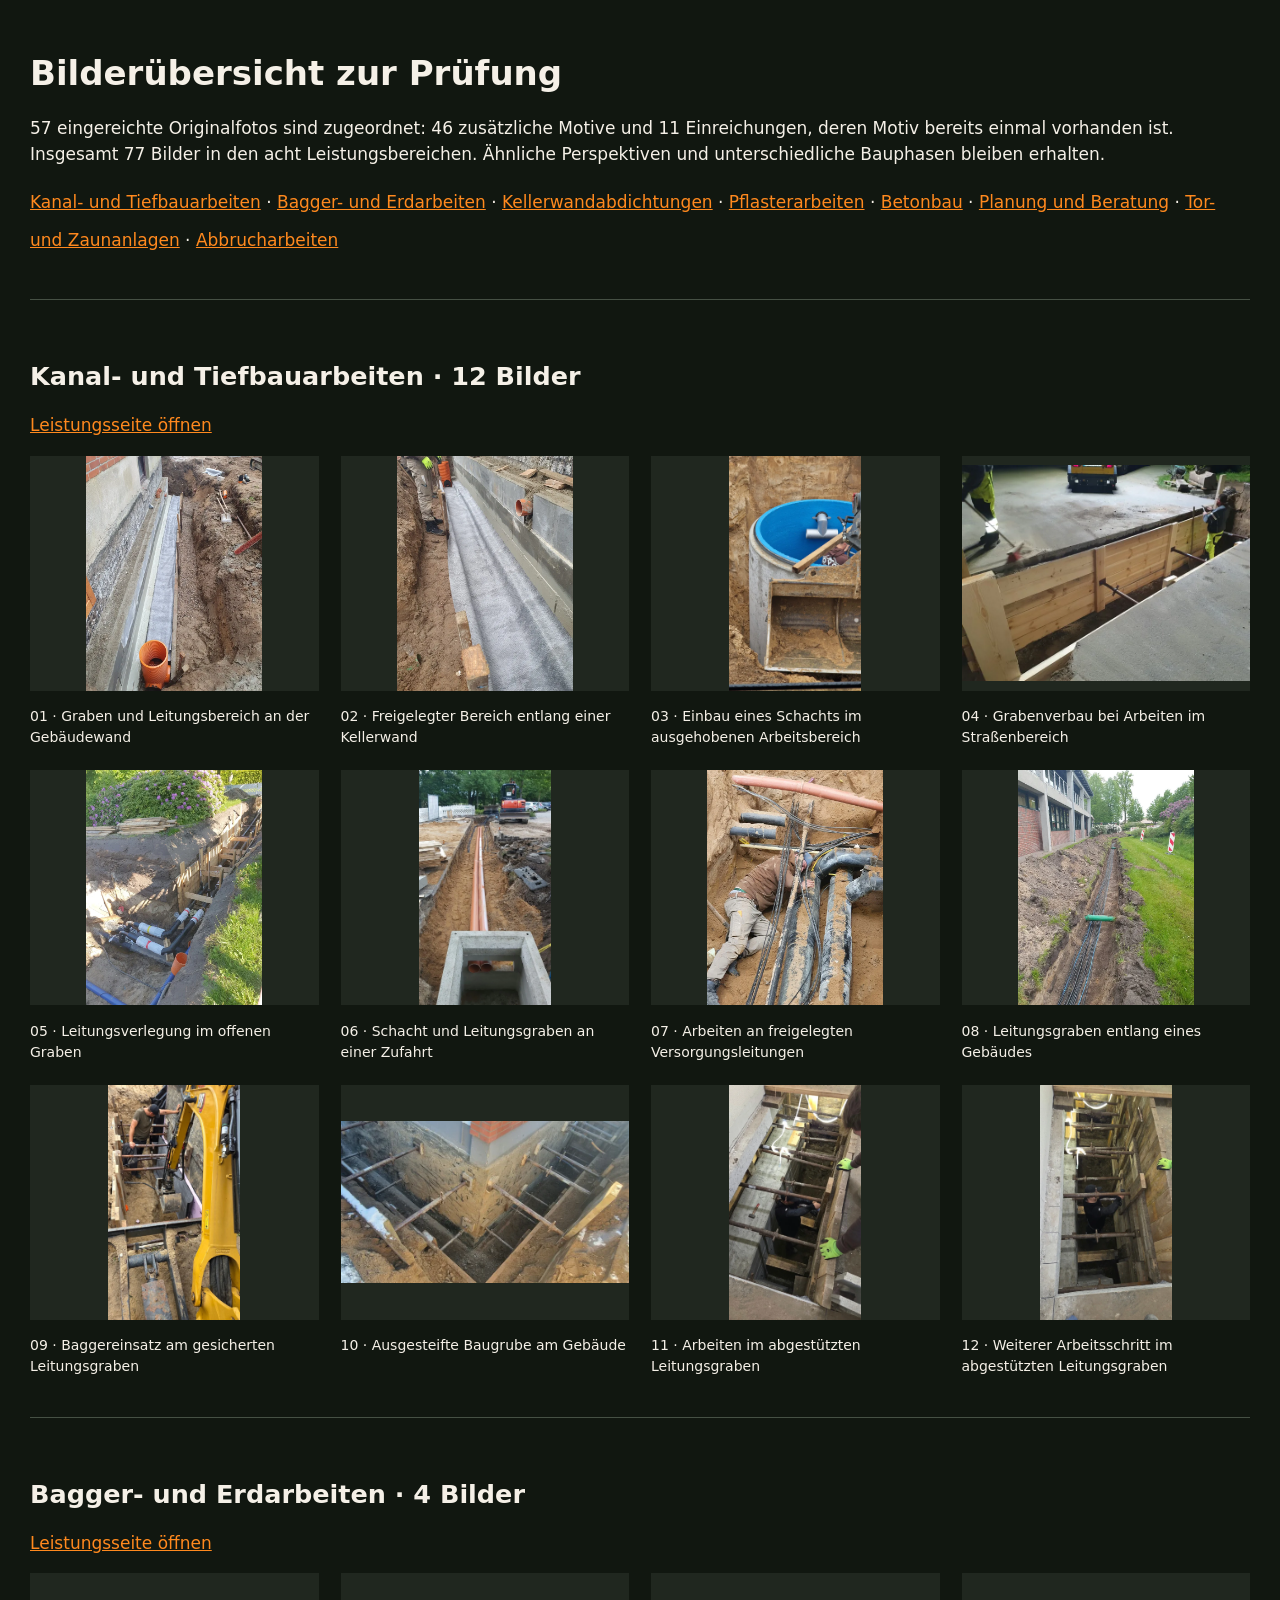
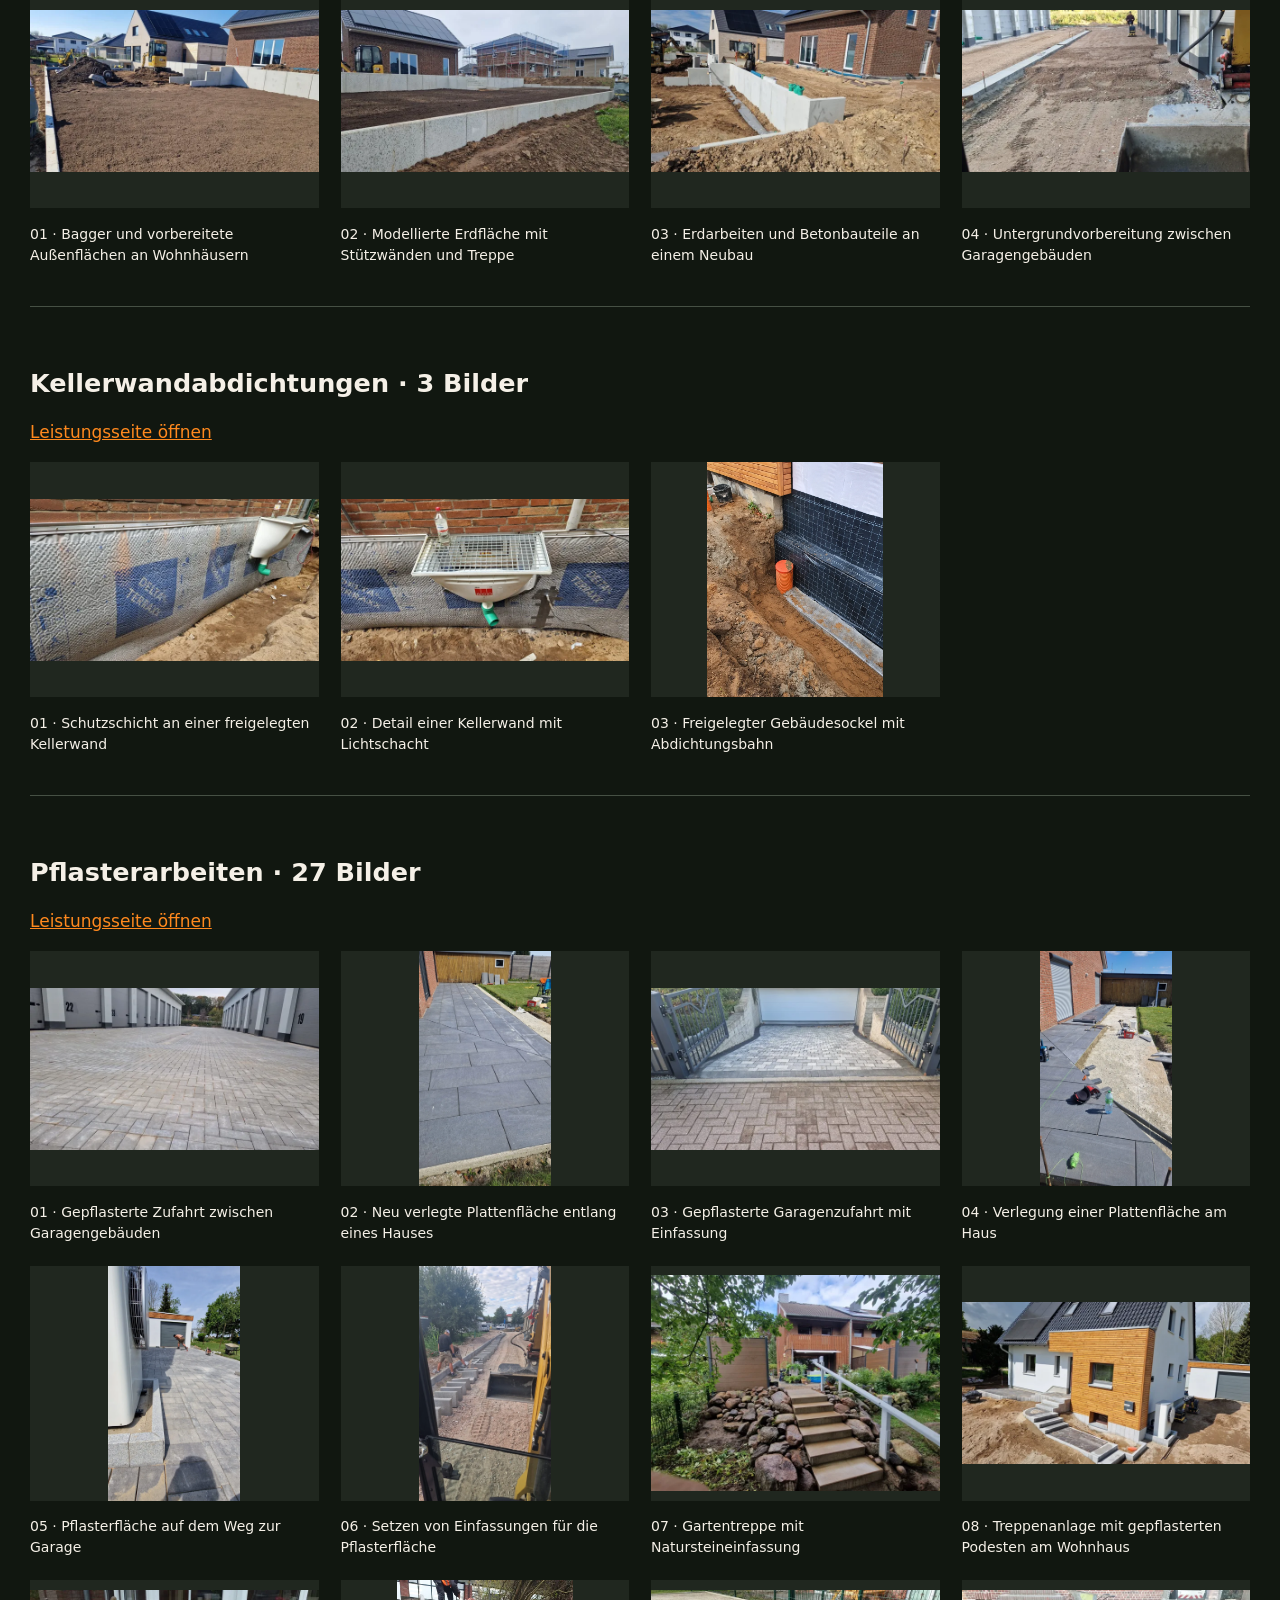
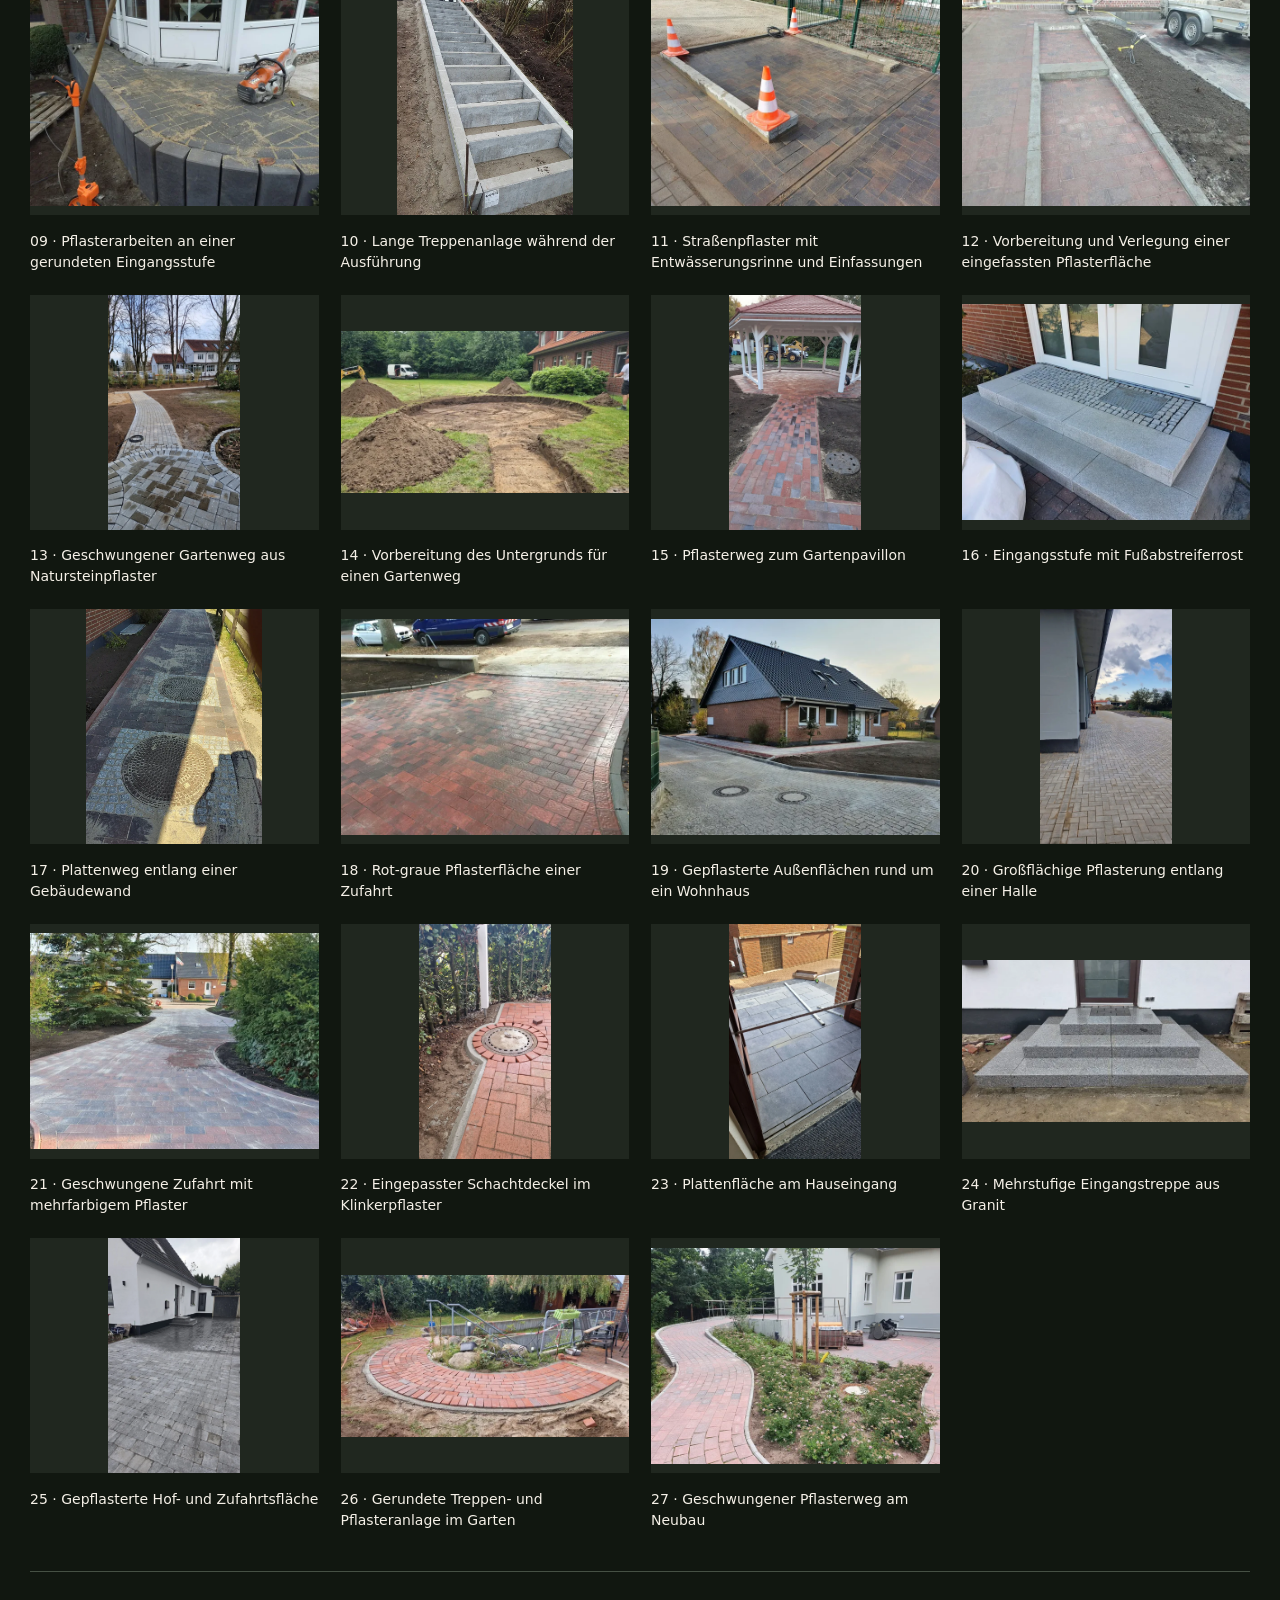
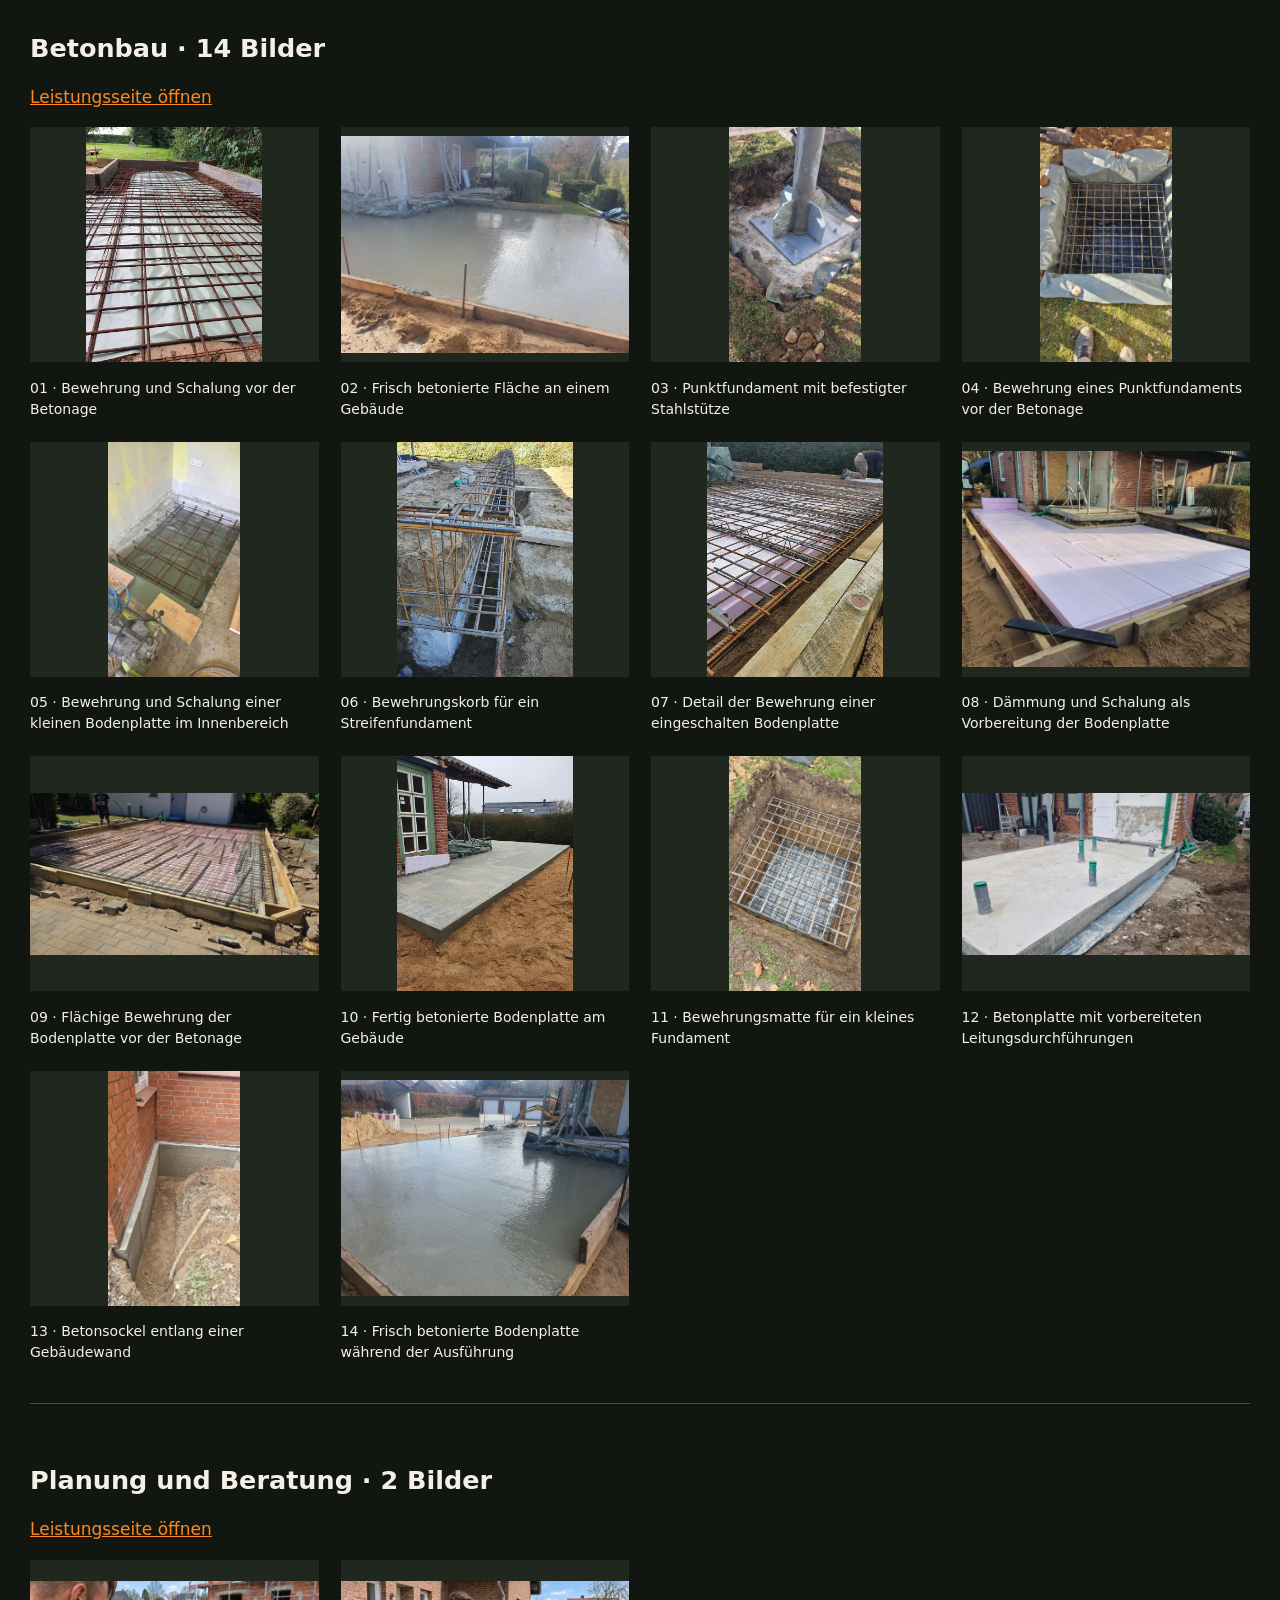
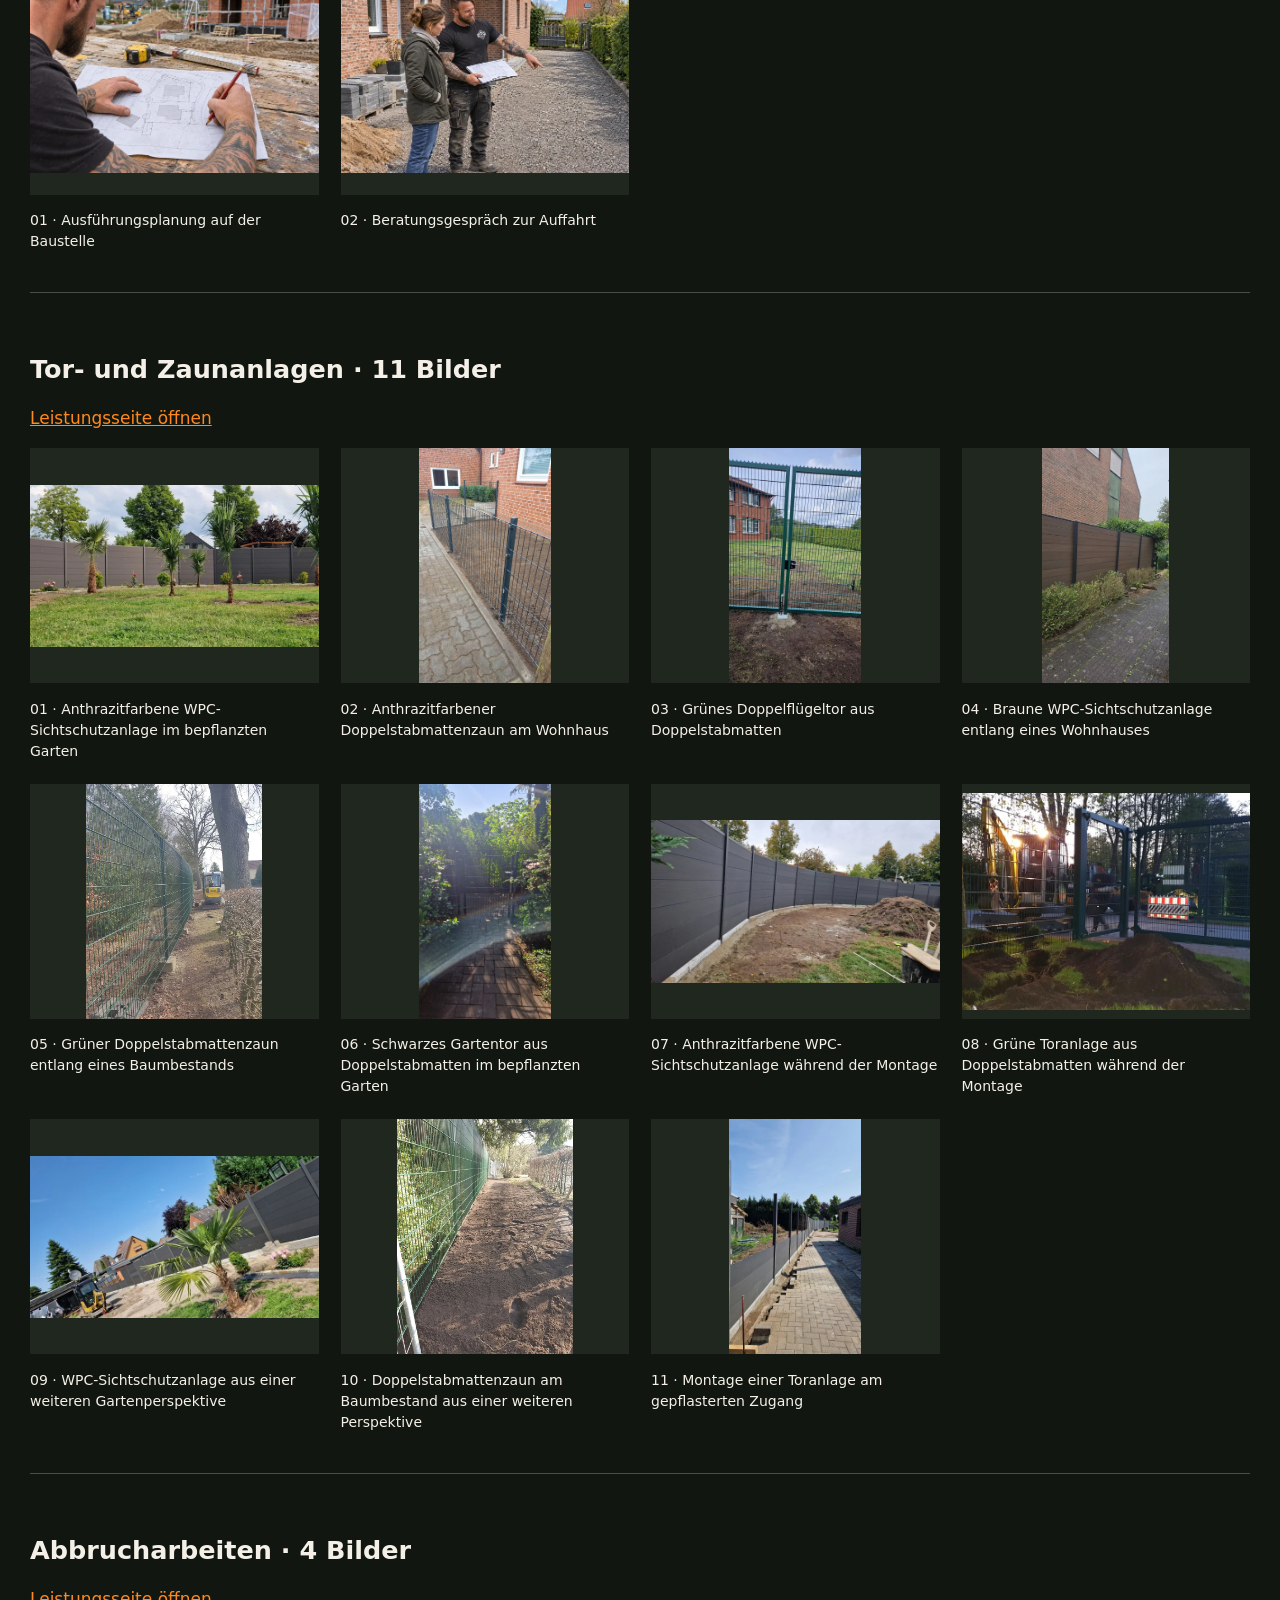
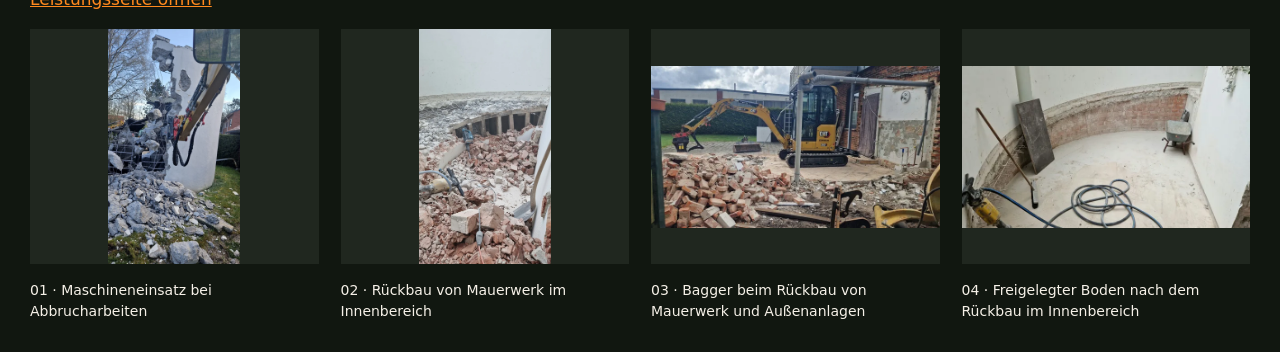
==== docs/bildpruefung/index.html @ cde258bc "Vollständige Bilderübersicht und visuellen Dublettenvergleich ergänzen" ====
<!doctype html><html lang="de"><meta charset="utf-8"><meta name="viewport" content="width=device-width, initial-scale=1"><title>Bilderübersicht zur Prüfung | DvG</title><style>body{font:17px/1.5 system-ui;background:#111710;color:#f5f0e7;margin:0;padding:30px}main{max-width:1450px;margin:auto}a{color:#ff891e}nav{line-height:2.2}section{padding-top:40px;border-top:1px solid #465044;margin-top:40px}.grid{display:grid;grid-template-columns:repeat(auto-fill,minmax(230px,1fr));gap:22px}figure{margin:0}img{width:100%;height:235px;object-fit:contain;background:#20271f}figcaption{font-size:14px;padding-top:8px}h1,h2{line-height:1.2}</style><main><h1>Bilderübersicht zur Prüfung</h1><p>57 eingereichte Originalfotos sind zugeordnet: 46 zusätzliche Motive und 11 Einreichungen, deren Motiv bereits einmal vorhanden ist. Insgesamt 77 Bilder in den acht Leistungsbereichen. Ähnliche Perspektiven und unterschiedliche Bauphasen bleiben erhalten.</p><nav><a href="#kanal-und-tiefbauarbeiten">Kanal- und Tiefbauarbeiten</a> · <a href="#bagger-und-erdarbeiten">Bagger- und Erdarbeiten</a> · <a href="#kellerwandabdichtungen">Kellerwandabdichtungen</a> · <a href="#pflasterarbeiten">Pflasterarbeiten</a> · <a href="#betonbau">Betonbau</a> · <a href="#planung-und-beratung">Planung und Beratung</a> · <a href="#tor-und-zaunanlagen">Tor- und Zaunanlagen</a> · <a href="#abbrucharbeiten">Abbrucharbeiten</a></nav><section id="kanal-und-tiefbauarbeiten"><h2>Kanal- und Tiefbauarbeiten · 12 Bilder</h2><p><a href="../../kanal-und-tiefbauarbeiten.html#galerie">Leistungsseite öffnen</a></p><div class="grid"><figure><a href="../../assets/projekt-05-1920.webp" target="_blank"><img loading="lazy" src="../../assets/projekt-05-640.webp" alt="Graben und Leitungsbereich an der Gebäudewand"></a><figcaption>01 · Graben und Leitungsbereich an der Gebäudewand</figcaption></figure><figure><a href="../../assets/projekt-01-1920.webp" target="_blank"><img loading="lazy" src="../../assets/projekt-01-640.webp" alt="Freigelegter Bereich entlang einer Kellerwand"></a><figcaption>02 · Freigelegter Bereich entlang einer Kellerwand</figcaption></figure><figure><a href="../../assets/projekt-03-1280.webp" target="_blank"><img loading="lazy" src="../../assets/projekt-03-640.webp" alt="Einbau eines Schachts im ausgehobenen Arbeitsbereich"></a><figcaption>03 · Einbau eines Schachts im ausgehobenen Arbeitsbereich</figcaption></figure><figure><a href="../../assets/grabenverbau-bei-arbeiten-im-strassenbereich-1920.webp" target="_blank"><img loading="lazy" src="../../assets/grabenverbau-bei-arbeiten-im-strassenbereich-640.webp" alt="Grabenverbau bei Arbeiten im Straßenbereich"></a><figcaption>04 · Grabenverbau bei Arbeiten im Straßenbereich</figcaption></figure><figure><a href="../../assets/leitungsverlegung-im-offenen-graben-1512.webp" target="_blank"><img loading="lazy" src="../../assets/leitungsverlegung-im-offenen-graben-640.webp" alt="Leitungsverlegung im offenen Graben"></a><figcaption>05 · Leitungsverlegung im offenen Graben</figcaption></figure><figure><a href="../../assets/schacht-und-leitungsgraben-an-einer-zufahrt-900.webp" target="_blank"><img loading="lazy" src="../../assets/schacht-und-leitungsgraben-an-einer-zufahrt-640.webp" alt="Schacht und Leitungsgraben an einer Zufahrt"></a><figcaption>06 · Schacht und Leitungsgraben an einer Zufahrt</figcaption></figure><figure><a href="../../assets/arbeiten-an-freigelegten-versorgungsleitungen-1512.webp" target="_blank"><img loading="lazy" src="../../assets/arbeiten-an-freigelegten-versorgungsleitungen-640.webp" alt="Arbeiten an freigelegten Versorgungsleitungen"></a><figcaption>07 · Arbeiten an freigelegten Versorgungsleitungen</figcaption></figure><figure><a href="../../assets/leitungsgraben-entlang-eines-gebaudes-1512.webp" target="_blank"><img loading="lazy" src="../../assets/leitungsgraben-entlang-eines-gebaudes-640.webp" alt="Leitungsgraben entlang eines Gebäudes"></a><figcaption>08 · Leitungsgraben entlang eines Gebäudes</figcaption></figure><figure><a href="../../assets/baggereinsatz-am-gesicherten-leitungsgraben-1126.webp" target="_blank"><img loading="lazy" src="../../assets/baggereinsatz-am-gesicherten-leitungsgraben-640.webp" alt="Baggereinsatz am gesicherten Leitungsgraben"></a><figcaption>09 · Baggereinsatz am gesicherten Leitungsgraben</figcaption></figure><figure><a href="../../assets/ausgesteifte-baugrube-am-gebaude-1920.webp" target="_blank"><img loading="lazy" src="../../assets/ausgesteifte-baugrube-am-gebaude-640.webp" alt="Ausgesteifte Baugrube am Gebäude"></a><figcaption>10 · Ausgesteifte Baugrube am Gebäude</figcaption></figure><figure><a href="../../assets/arbeiten-im-abgestutzten-leitungsgraben-1126.webp" target="_blank"><img loading="lazy" src="../../assets/arbeiten-im-abgestutzten-leitungsgraben-640.webp" alt="Arbeiten im abgestützten Leitungsgraben"></a><figcaption>11 · Arbeiten im abgestützten Leitungsgraben</figcaption></figure><figure><a href="../../assets/weiterer-arbeitsschritt-im-abgestutzten-leitungsgraben-1126.webp" target="_blank"><img loading="lazy" src="../../assets/weiterer-arbeitsschritt-im-abgestutzten-leitungsgraben-640.webp" alt="Weiterer Arbeitsschritt im abgestützten Leitungsgraben"></a><figcaption>12 · Weiterer Arbeitsschritt im abgestützten Leitungsgraben</figcaption></figure></div></section><section id="bagger-und-erdarbeiten"><h2>Bagger- und Erdarbeiten · 4 Bilder</h2><p><a href="../../bagger-und-erdarbeiten.html#galerie">Leistungsseite öffnen</a></p><div class="grid"><figure><a href="../../assets/projekt-16-1920.webp" target="_blank"><img loading="lazy" src="../../assets/projekt-16-640.webp" alt="Bagger und vorbereitete Außenflächen an Wohnhäusern"></a><figcaption>01 · Bagger und vorbereitete Außenflächen an Wohnhäusern</figcaption></figure><figure><a href="../../assets/projekt-08-1920.webp" target="_blank"><img loading="lazy" src="../../assets/projekt-08-640.webp" alt="Modellierte Erdfläche mit Stützwänden und Treppe"></a><figcaption>02 · Modellierte Erdfläche mit Stützwänden und Treppe</figcaption></figure><figure><a href="../../assets/projekt-13-1920.webp" target="_blank"><img loading="lazy" src="../../assets/projekt-13-640.webp" alt="Erdarbeiten und Betonbauteile an einem Neubau"></a><figcaption>03 · Erdarbeiten und Betonbauteile an einem Neubau</figcaption></figure><figure><a href="../../assets/projekt-19-1920.webp" target="_blank"><img loading="lazy" src="../../assets/projekt-19-640.webp" alt="Untergrundvorbereitung zwischen Garagengebäuden"></a><figcaption>04 · Untergrundvorbereitung zwischen Garagengebäuden</figcaption></figure></div></section><section id="kellerwandabdichtungen"><h2>Kellerwandabdichtungen · 3 Bilder</h2><p><a href="../../kellerwandabdichtungen.html#galerie">Leistungsseite öffnen</a></p><div class="grid"><figure><a href="../../assets/projekt-06-1920.webp" target="_blank"><img loading="lazy" src="../../assets/projekt-06-640.webp" alt="Schutzschicht an einer freigelegten Kellerwand"></a><figcaption>01 · Schutzschicht an einer freigelegten Kellerwand</figcaption></figure><figure><a href="../../assets/projekt-07-1920.webp" target="_blank"><img loading="lazy" src="../../assets/projekt-07-640.webp" alt="Detail einer Kellerwand mit Lichtschacht"></a><figcaption>02 · Detail einer Kellerwand mit Lichtschacht</figcaption></figure><figure><a href="../../assets/projekt-10-retuschiert-1920.webp" target="_blank"><img loading="lazy" src="../../assets/projekt-10-retuschiert-640.webp" alt="Freigelegter Gebäudesockel mit Abdichtungsbahn"></a><figcaption>03 · Freigelegter Gebäudesockel mit Abdichtungsbahn</figcaption></figure></div></section><section id="pflasterarbeiten"><h2>Pflasterarbeiten · 27 Bilder</h2><p><a href="../../pflasterarbeiten.html#galerie">Leistungsseite öffnen</a></p><div class="grid"><figure><a href="../../assets/projekt-17-1920.webp" target="_blank"><img loading="lazy" src="../../assets/projekt-17-640.webp" alt="Gepflasterte Zufahrt zwischen Garagengebäuden"></a><figcaption>01 · Gepflasterte Zufahrt zwischen Garagengebäuden</figcaption></figure><figure><a href="../../assets/projekt-04-1280.webp" target="_blank"><img loading="lazy" src="../../assets/projekt-04-640.webp" alt="Neu verlegte Plattenfläche entlang eines Hauses"></a><figcaption>02 · Neu verlegte Plattenfläche entlang eines Hauses</figcaption></figure><figure><a href="../../assets/projekt-15-1920.webp" target="_blank"><img loading="lazy" src="../../assets/projekt-15-640.webp" alt="Gepflasterte Garagenzufahrt mit Einfassung"></a><figcaption>03 · Gepflasterte Garagenzufahrt mit Einfassung</figcaption></figure><figure><a href="../../assets/projekt-20-1920.webp" target="_blank"><img loading="lazy" src="../../assets/projekt-20-640.webp" alt="Verlegung einer Plattenfläche am Haus"></a><figcaption>04 · Verlegung einer Plattenfläche am Haus</figcaption></figure><figure><a href="../../assets/projekt-21-1920.webp" target="_blank"><img loading="lazy" src="../../assets/projekt-21-640.webp" alt="Pflasterfläche auf dem Weg zur Garage"></a><figcaption>05 · Pflasterfläche auf dem Weg zur Garage</figcaption></figure><figure><a href="../../assets/projekt-12-1920.webp" target="_blank"><img loading="lazy" src="../../assets/projekt-12-640.webp" alt="Setzen von Einfassungen für die Pflasterfläche"></a><figcaption>06 · Setzen von Einfassungen für die Pflasterfläche</figcaption></figure><figure><a href="../../assets/projekt-22-1920.webp" target="_blank"><img loading="lazy" src="../../assets/projekt-22-640.webp" alt="Gartentreppe mit Natursteineinfassung"></a><figcaption>07 · Gartentreppe mit Natursteineinfassung</figcaption></figure><figure><a href="../../assets/projekt-23-1920.webp" target="_blank"><img loading="lazy" src="../../assets/projekt-23-640.webp" alt="Treppenanlage mit gepflasterten Podesten am Wohnhaus"></a><figcaption>08 · Treppenanlage mit gepflasterten Podesten am Wohnhaus</figcaption></figure><figure><a href="../../assets/pflasterarbeiten-an-einer-gerundeten-eingangsstufe-1920.webp" target="_blank"><img loading="lazy" src="../../assets/pflasterarbeiten-an-einer-gerundeten-eingangsstufe-640.webp" alt="Pflasterarbeiten an einer gerundeten Eingangsstufe"></a><figcaption>09 · Pflasterarbeiten an einer gerundeten Eingangsstufe</figcaption></figure><figure><a href="../../assets/lange-treppenanlage-wahrend-der-ausfuhrung-1512.webp" target="_blank"><img loading="lazy" src="../../assets/lange-treppenanlage-wahrend-der-ausfuhrung-640.webp" alt="Lange Treppenanlage während der Ausführung"></a><figcaption>10 · Lange Treppenanlage während der Ausführung</figcaption></figure><figure><a href="../../assets/strassenpflaster-mit-entwasserungsrinne-und-einfassungen-1920.webp" target="_blank"><img loading="lazy" src="../../assets/strassenpflaster-mit-entwasserungsrinne-und-einfassungen-640.webp" alt="Straßenpflaster mit Entwässerungsrinne und Einfassungen"></a><figcaption>11 · Straßenpflaster mit Entwässerungsrinne und Einfassungen</figcaption></figure><figure><a href="../../assets/vorbereitung-und-verlegung-einer-eingefassten-pflasterflache-1920.webp" target="_blank"><img loading="lazy" src="../../assets/vorbereitung-und-verlegung-einer-eingefassten-pflasterflache-640.webp" alt="Vorbereitung und Verlegung einer eingefassten Pflasterfläche"></a><figcaption>12 · Vorbereitung und Verlegung einer eingefassten Pflasterfläche</figcaption></figure><figure><a href="../../assets/geschwungener-gartenweg-aus-natursteinpflaster-1126.webp" target="_blank"><img loading="lazy" src="../../assets/geschwungener-gartenweg-aus-natursteinpflaster-640.webp" alt="Geschwungener Gartenweg aus Natursteinpflaster"></a><figcaption>13 · Geschwungener Gartenweg aus Natursteinpflaster</figcaption></figure><figure><a href="../../assets/vorbereitung-des-untergrunds-fur-einen-gartenweg-1920.webp" target="_blank"><img loading="lazy" src="../../assets/vorbereitung-des-untergrunds-fur-einen-gartenweg-640.webp" alt="Vorbereitung des Untergrunds für einen Gartenweg"></a><figcaption>14 · Vorbereitung des Untergrunds für einen Gartenweg</figcaption></figure><figure><a href="../../assets/pflasterweg-zum-gartenpavillon-1126.webp" target="_blank"><img loading="lazy" src="../../assets/pflasterweg-zum-gartenpavillon-640.webp" alt="Pflasterweg zum Gartenpavillon"></a><figcaption>15 · Pflasterweg zum Gartenpavillon</figcaption></figure><figure><a href="../../assets/eingangsstufe-mit-fussabstreiferrost-1920.webp" target="_blank"><img loading="lazy" src="../../assets/eingangsstufe-mit-fussabstreiferrost-640.webp" alt="Eingangsstufe mit Fußabstreiferrost"></a><figcaption>16 · Eingangsstufe mit Fußabstreiferrost</figcaption></figure><figure><a href="../../assets/plattenweg-entlang-einer-gebaudewand-1536.webp" target="_blank"><img loading="lazy" src="../../assets/plattenweg-entlang-einer-gebaudewand-640.webp" alt="Plattenweg entlang einer Gebäudewand"></a><figcaption>17 · Plattenweg entlang einer Gebäudewand</figcaption></figure><figure><a href="../../assets/rot-graue-pflasterflache-einer-zufahrt-1600.webp" target="_blank"><img loading="lazy" src="../../assets/rot-graue-pflasterflache-einer-zufahrt-640.webp" alt="Rot-graue Pflasterfläche einer Zufahrt"></a><figcaption>18 · Rot-graue Pflasterfläche einer Zufahrt</figcaption></figure><figure><a href="../../assets/gepflasterte-aussenflachen-rund-um-ein-wohnhaus-1920.webp" target="_blank"><img loading="lazy" src="../../assets/gepflasterte-aussenflachen-rund-um-ein-wohnhaus-640.webp" alt="Gepflasterte Außenflächen rund um ein Wohnhaus"></a><figcaption>19 · Gepflasterte Außenflächen rund um ein Wohnhaus</figcaption></figure><figure><a href="../../assets/grossflachige-pflasterung-entlang-einer-halle-945.webp" target="_blank"><img loading="lazy" src="../../assets/grossflachige-pflasterung-entlang-einer-halle-640.webp" alt="Großflächige Pflasterung entlang einer Halle"></a><figcaption>20 · Großflächige Pflasterung entlang einer Halle</figcaption></figure><figure><a href="../../assets/geschwungene-zufahrt-mit-mehrfarbigem-pflaster-1920.webp" target="_blank"><img loading="lazy" src="../../assets/geschwungene-zufahrt-mit-mehrfarbigem-pflaster-640.webp" alt="Geschwungene Zufahrt mit mehrfarbigem Pflaster"></a><figcaption>21 · Geschwungene Zufahrt mit mehrfarbigem Pflaster</figcaption></figure><figure><a href="../../assets/eingepasster-schachtdeckel-im-klinkerpflaster-1126.webp" target="_blank"><img loading="lazy" src="../../assets/eingepasster-schachtdeckel-im-klinkerpflaster-640.webp" alt="Eingepasster Schachtdeckel im Klinkerpflaster"></a><figcaption>22 · Eingepasster Schachtdeckel im Klinkerpflaster</figcaption></figure><figure><a href="../../assets/plattenflache-am-hauseingang-1126.webp" target="_blank"><img loading="lazy" src="../../assets/plattenflache-am-hauseingang-640.webp" alt="Plattenfläche am Hauseingang"></a><figcaption>23 · Plattenfläche am Hauseingang</figcaption></figure><figure><a href="../../assets/mehrstufige-eingangstreppe-aus-granit-1920.webp" target="_blank"><img loading="lazy" src="../../assets/mehrstufige-eingangstreppe-aus-granit-640.webp" alt="Mehrstufige Eingangstreppe aus Granit"></a><figcaption>24 · Mehrstufige Eingangstreppe aus Granit</figcaption></figure><figure><a href="../../assets/gepflasterte-hof-und-zufahrtsflache-1126.webp" target="_blank"><img loading="lazy" src="../../assets/gepflasterte-hof-und-zufahrtsflache-640.webp" alt="Gepflasterte Hof- und Zufahrtsfläche"></a><figcaption>25 · Gepflasterte Hof- und Zufahrtsfläche</figcaption></figure><figure><a href="../../assets/gerundete-treppen-und-pflasteranlage-im-garten-1920.webp" target="_blank"><img loading="lazy" src="../../assets/gerundete-treppen-und-pflasteranlage-im-garten-640.webp" alt="Gerundete Treppen- und Pflasteranlage im Garten"></a><figcaption>26 · Gerundete Treppen- und Pflasteranlage im Garten</figcaption></figure><figure><a href="../../assets/geschwungener-pflasterweg-am-neubau-1920.webp" target="_blank"><img loading="lazy" src="../../assets/geschwungener-pflasterweg-am-neubau-640.webp" alt="Geschwungener Pflasterweg am Neubau"></a><figcaption>27 · Geschwungener Pflasterweg am Neubau</figcaption></figure></div></section><section id="betonbau"><h2>Betonbau · 14 Bilder</h2><p><a href="../../betonbau.html#galerie">Leistungsseite öffnen</a></p><div class="grid"><figure><a href="../../assets/projekt-14-1920.webp" target="_blank"><img loading="lazy" src="../../assets/projekt-14-640.webp" alt="Bewehrung und Schalung vor der Betonage"></a><figcaption>01 · Bewehrung und Schalung vor der Betonage</figcaption></figure><figure><a href="../../assets/projekt-18-1920.webp" target="_blank"><img loading="lazy" src="../../assets/projekt-18-640.webp" alt="Frisch betonierte Fläche an einem Gebäude"></a><figcaption>02 · Frisch betonierte Fläche an einem Gebäude</figcaption></figure><figure><a href="../../assets/punktfundament-mit-befestigter-stahlstutze-1126.webp" target="_blank"><img loading="lazy" src="../../assets/punktfundament-mit-befestigter-stahlstutze-640.webp" alt="Punktfundament mit befestigter Stahlstütze"></a><figcaption>03 · Punktfundament mit befestigter Stahlstütze</figcaption></figure><figure><a href="../../assets/bewehrung-eines-punktfundaments-vor-der-betonage-1126.webp" target="_blank"><img loading="lazy" src="../../assets/bewehrung-eines-punktfundaments-vor-der-betonage-640.webp" alt="Bewehrung eines Punktfundaments vor der Betonage"></a><figcaption>04 · Bewehrung eines Punktfundaments vor der Betonage</figcaption></figure><figure><a href="../../assets/bewehrung-und-schalung-einer-kleinen-bodenplatte-im-innenbereich-1126.webp" target="_blank"><img loading="lazy" src="../../assets/bewehrung-und-schalung-einer-kleinen-bodenplatte-im-innenbereich-640.webp" alt="Bewehrung und Schalung einer kleinen Bodenplatte im Innenbereich"></a><figcaption>05 · Bewehrung und Schalung einer kleinen Bodenplatte im Innenbereich</figcaption></figure><figure><a href="../../assets/bewehrungskorb-fur-ein-streifenfundament-1512.webp" target="_blank"><img loading="lazy" src="../../assets/bewehrungskorb-fur-ein-streifenfundament-640.webp" alt="Bewehrungskorb für ein Streifenfundament"></a><figcaption>06 · Bewehrungskorb für ein Streifenfundament</figcaption></figure><figure><a href="../../assets/detail-der-bewehrung-einer-eingeschalten-bodenplatte-1512.webp" target="_blank"><img loading="lazy" src="../../assets/detail-der-bewehrung-einer-eingeschalten-bodenplatte-640.webp" alt="Detail der Bewehrung einer eingeschalten Bodenplatte"></a><figcaption>07 · Detail der Bewehrung einer eingeschalten Bodenplatte</figcaption></figure><figure><a href="../../assets/dammung-und-schalung-als-vorbereitung-der-bodenplatte-1920.webp" target="_blank"><img loading="lazy" src="../../assets/dammung-und-schalung-als-vorbereitung-der-bodenplatte-640.webp" alt="Dämmung und Schalung als Vorbereitung der Bodenplatte"></a><figcaption>08 · Dämmung und Schalung als Vorbereitung der Bodenplatte</figcaption></figure><figure><a href="../../assets/flachige-bewehrung-der-bodenplatte-vor-der-betonage-1920.webp" target="_blank"><img loading="lazy" src="../../assets/flachige-bewehrung-der-bodenplatte-vor-der-betonage-640.webp" alt="Flächige Bewehrung der Bodenplatte vor der Betonage"></a><figcaption>09 · Flächige Bewehrung der Bodenplatte vor der Betonage</figcaption></figure><figure><a href="../../assets/fertig-betonierte-bodenplatte-am-gebaude-1512.webp" target="_blank"><img loading="lazy" src="../../assets/fertig-betonierte-bodenplatte-am-gebaude-640.webp" alt="Fertig betonierte Bodenplatte am Gebäude"></a><figcaption>10 · Fertig betonierte Bodenplatte am Gebäude</figcaption></figure><figure><a href="../../assets/bewehrungsmatte-fur-ein-kleines-fundament-1126.webp" target="_blank"><img loading="lazy" src="../../assets/bewehrungsmatte-fur-ein-kleines-fundament-640.webp" alt="Bewehrungsmatte für ein kleines Fundament"></a><figcaption>11 · Bewehrungsmatte für ein kleines Fundament</figcaption></figure><figure><a href="../../assets/betonplatte-mit-vorbereiteten-leitungsdurchfuhrungen-1920.webp" target="_blank"><img loading="lazy" src="../../assets/betonplatte-mit-vorbereiteten-leitungsdurchfuhrungen-640.webp" alt="Betonplatte mit vorbereiteten Leitungsdurchführungen"></a><figcaption>12 · Betonplatte mit vorbereiteten Leitungsdurchführungen</figcaption></figure><figure><a href="../../assets/betonsockel-entlang-einer-gebaudewand-1126.webp" target="_blank"><img loading="lazy" src="../../assets/betonsockel-entlang-einer-gebaudewand-640.webp" alt="Betonsockel entlang einer Gebäudewand"></a><figcaption>13 · Betonsockel entlang einer Gebäudewand</figcaption></figure><figure><a href="../../assets/frisch-betonierte-bodenplatte-wahrend-der-ausfuhrung-1920.webp" target="_blank"><img loading="lazy" src="../../assets/frisch-betonierte-bodenplatte-wahrend-der-ausfuhrung-640.webp" alt="Frisch betonierte Bodenplatte während der Ausführung"></a><figcaption>14 · Frisch betonierte Bodenplatte während der Ausführung</figcaption></figure></div></section><section id="planung-und-beratung"><h2>Planung und Beratung · 2 Bilder</h2><p><a href="../../planung-und-beratung.html#galerie">Leistungsseite öffnen</a></p><div class="grid"><figure><a href="../../assets/planung-baustelle-dennis-schulter-1536.webp" target="_blank"><img loading="lazy" src="../../assets/planung-baustelle-dennis-schulter-640.webp" alt="Ausführungsplanung auf der Baustelle"></a><figcaption>01 · Ausführungsplanung auf der Baustelle</figcaption></figure><figure><a href="../../assets/beratung-bauvorhaben-dennis-1536.webp" target="_blank"><img loading="lazy" src="../../assets/beratung-bauvorhaben-dennis-640.webp" alt="Beratungsgespräch zur Auffahrt"></a><figcaption>02 · Beratungsgespräch zur Auffahrt</figcaption></figure></div></section><section id="tor-und-zaunanlagen"><h2>Tor- und Zaunanlagen · 11 Bilder</h2><p><a href="../../tor-und-zaunanlagen.html#galerie">Leistungsseite öffnen</a></p><div class="grid"><figure><a href="../../assets/wpc-sichtschutz-anthrazit-garten-1920.webp" target="_blank"><img loading="lazy" src="../../assets/wpc-sichtschutz-anthrazit-garten-640.webp" alt="Anthrazitfarbene WPC-Sichtschutzanlage im bepflanzten Garten"></a><figcaption>01 · Anthrazitfarbene WPC-Sichtschutzanlage im bepflanzten Garten</figcaption></figure><figure><a href="../../assets/doppelstabmattenzaun-an-wohnhaus-1126.webp" target="_blank"><img loading="lazy" src="../../assets/doppelstabmattenzaun-an-wohnhaus-640.webp" alt="Anthrazitfarbener Doppelstabmattenzaun am Wohnhaus"></a><figcaption>02 · Anthrazitfarbener Doppelstabmattenzaun am Wohnhaus</figcaption></figure><figure><a href="../../assets/doppelfluegeltor-doppelstabmatte-gruen-1126.webp" target="_blank"><img loading="lazy" src="../../assets/doppelfluegeltor-doppelstabmatte-gruen-640.webp" alt="Grünes Doppelflügeltor aus Doppelstabmatten"></a><figcaption>03 · Grünes Doppelflügeltor aus Doppelstabmatten</figcaption></figure><figure><a href="../../assets/wpc-sichtschutz-braun-wohnhaus-1080.webp" target="_blank"><img loading="lazy" src="../../assets/wpc-sichtschutz-braun-wohnhaus-640.webp" alt="Braune WPC-Sichtschutzanlage entlang eines Wohnhauses"></a><figcaption>04 · Braune WPC-Sichtschutzanlage entlang eines Wohnhauses</figcaption></figure><figure><a href="../../assets/doppelstabmattenzaun-gruen-baumbestand-1512.webp" target="_blank"><img loading="lazy" src="../../assets/doppelstabmattenzaun-gruen-baumbestand-640.webp" alt="Grüner Doppelstabmattenzaun entlang eines Baumbestands"></a><figcaption>05 · Grüner Doppelstabmattenzaun entlang eines Baumbestands</figcaption></figure><figure><a href="../../assets/gartentor-doppelstabmatte-schwarz-1126.webp" target="_blank"><img loading="lazy" src="../../assets/gartentor-doppelstabmatte-schwarz-640.webp" alt="Schwarzes Gartentor aus Doppelstabmatten im bepflanzten Garten"></a><figcaption>06 · Schwarzes Gartentor aus Doppelstabmatten im bepflanzten Garten</figcaption></figure><figure><a href="../../assets/wpc-sichtschutz-anthrazit-montage-1920.webp" target="_blank"><img loading="lazy" src="../../assets/wpc-sichtschutz-anthrazit-montage-640.webp" alt="Anthrazitfarbene WPC-Sichtschutzanlage während der Montage"></a><figcaption>07 · Anthrazitfarbene WPC-Sichtschutzanlage während der Montage</figcaption></figure><figure><a href="../../assets/toranlage-doppelstabmatte-baustelle-1920.webp" target="_blank"><img loading="lazy" src="../../assets/toranlage-doppelstabmatte-baustelle-640.webp" alt="Grüne Toranlage aus Doppelstabmatten während der Montage"></a><figcaption>08 · Grüne Toranlage aus Doppelstabmatten während der Montage</figcaption></figure><figure><a href="../../assets/wpc-sichtschutzanlage-aus-einer-weiteren-gartenperspektive-1920.webp" target="_blank"><img loading="lazy" src="../../assets/wpc-sichtschutzanlage-aus-einer-weiteren-gartenperspektive-640.webp" alt="WPC-Sichtschutzanlage aus einer weiteren Gartenperspektive"></a><figcaption>09 · WPC-Sichtschutzanlage aus einer weiteren Gartenperspektive</figcaption></figure><figure><a href="../../assets/doppelstabmattenzaun-am-baumbestand-aus-einer-weiteren-perspektive-1512.webp" target="_blank"><img loading="lazy" src="../../assets/doppelstabmattenzaun-am-baumbestand-aus-einer-weiteren-perspektive-640.webp" alt="Doppelstabmattenzaun am Baumbestand aus einer weiteren Perspektive"></a><figcaption>10 · Doppelstabmattenzaun am Baumbestand aus einer weiteren Perspektive</figcaption></figure><figure><a href="../../assets/montage-einer-toranlage-am-gepflasterten-zugang-1126.webp" target="_blank"><img loading="lazy" src="../../assets/montage-einer-toranlage-am-gepflasterten-zugang-640.webp" alt="Montage einer Toranlage am gepflasterten Zugang"></a><figcaption>11 · Montage einer Toranlage am gepflasterten Zugang</figcaption></figure></div></section><section id="abbrucharbeiten"><h2>Abbrucharbeiten · 4 Bilder</h2><p><a href="../../abbrucharbeiten.html#galerie">Leistungsseite öffnen</a></p><div class="grid"><figure><a href="../../assets/projekt-09-1280.webp" target="_blank"><img loading="lazy" src="../../assets/projekt-09-640.webp" alt="Maschineneinsatz bei Abbrucharbeiten"></a><figcaption>01 · Maschineneinsatz bei Abbrucharbeiten</figcaption></figure><figure><a href="../../assets/ruckbau-von-mauerwerk-im-innenbereich-1126.webp" target="_blank"><img loading="lazy" src="../../assets/ruckbau-von-mauerwerk-im-innenbereich-640.webp" alt="Rückbau von Mauerwerk im Innenbereich"></a><figcaption>02 · Rückbau von Mauerwerk im Innenbereich</figcaption></figure><figure><a href="../../assets/bagger-beim-ruckbau-von-mauerwerk-und-aussenanlagen-1920.webp" target="_blank"><img loading="lazy" src="../../assets/bagger-beim-ruckbau-von-mauerwerk-und-aussenanlagen-640.webp" alt="Bagger beim Rückbau von Mauerwerk und Außenanlagen"></a><figcaption>03 · Bagger beim Rückbau von Mauerwerk und Außenanlagen</figcaption></figure><figure><a href="../../assets/freigelegter-boden-nach-dem-ruckbau-im-innenbereich-1920.webp" target="_blank"><img loading="lazy" src="../../assets/freigelegter-boden-nach-dem-ruckbau-im-innenbereich-640.webp" alt="Freigelegter Boden nach dem Rückbau im Innenbereich"></a><figcaption>04 · Freigelegter Boden nach dem Rückbau im Innenbereich</figcaption></figure></div></section></main></html>
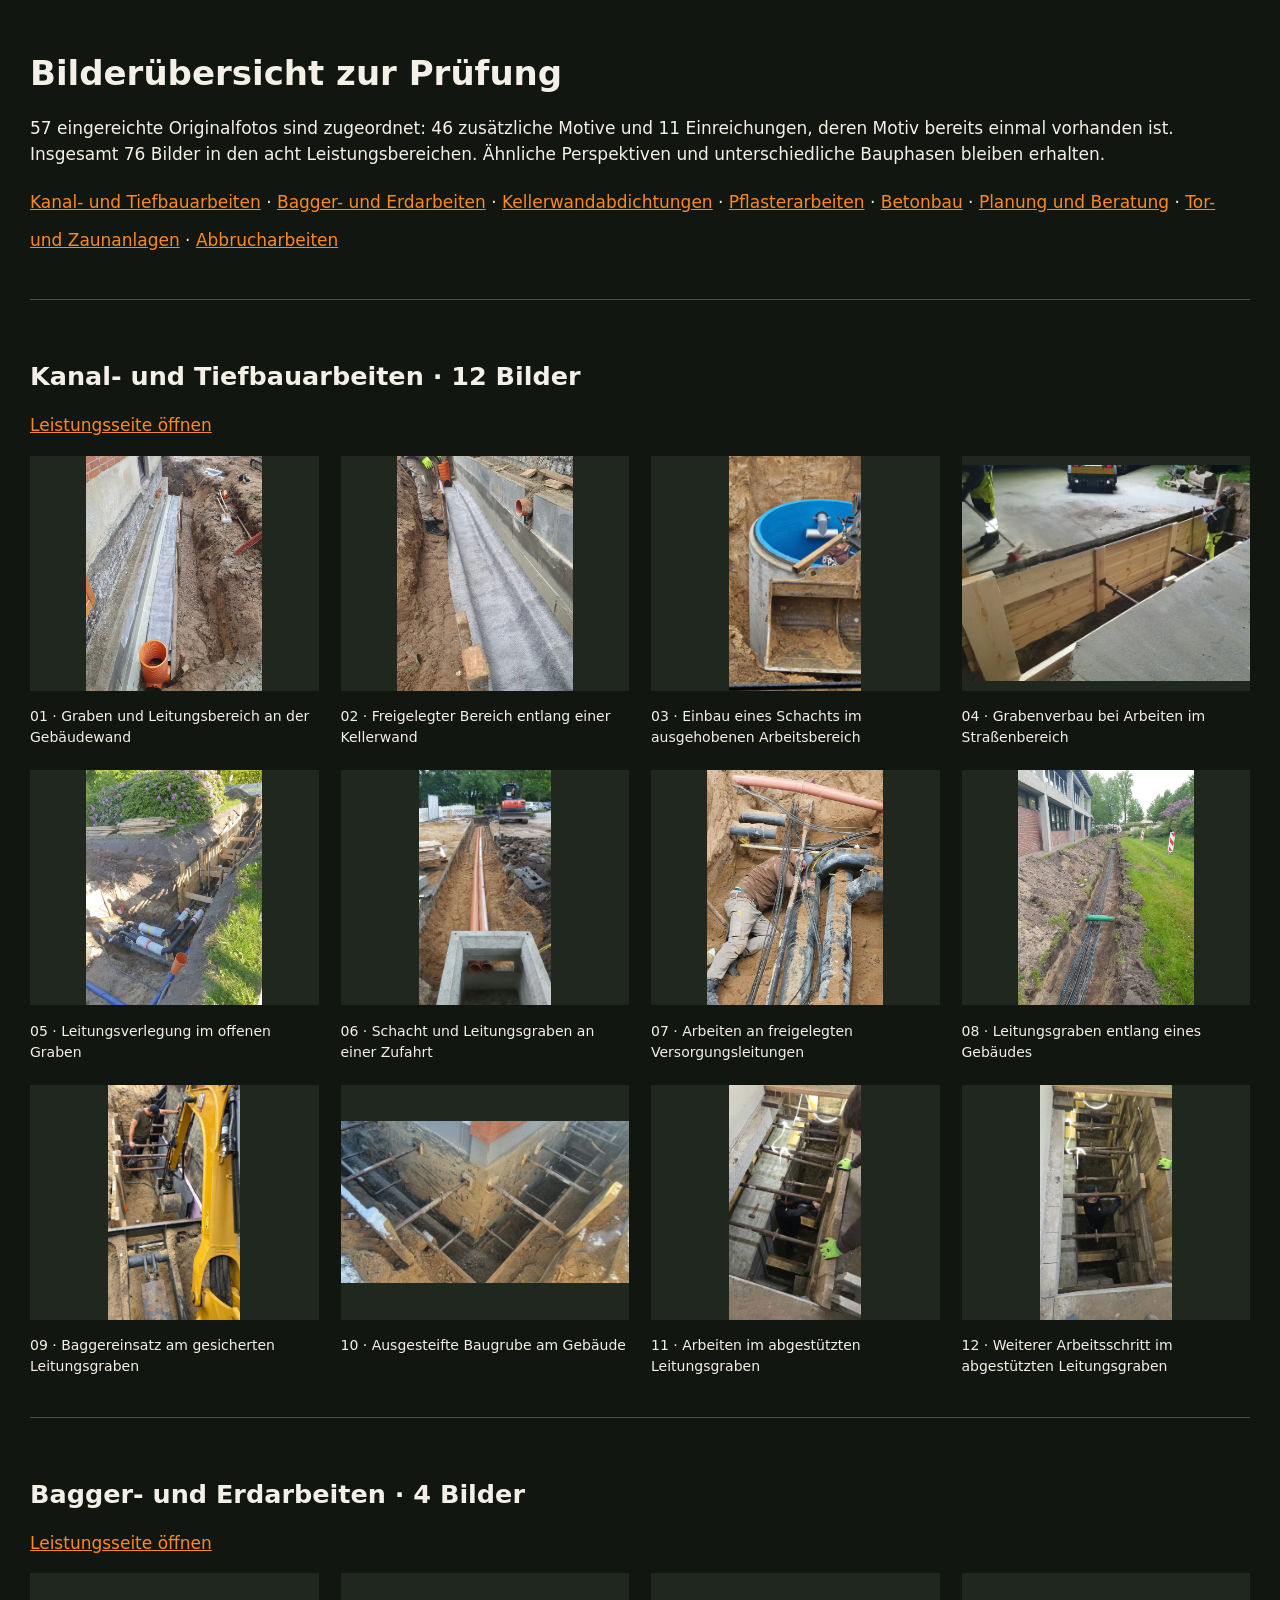
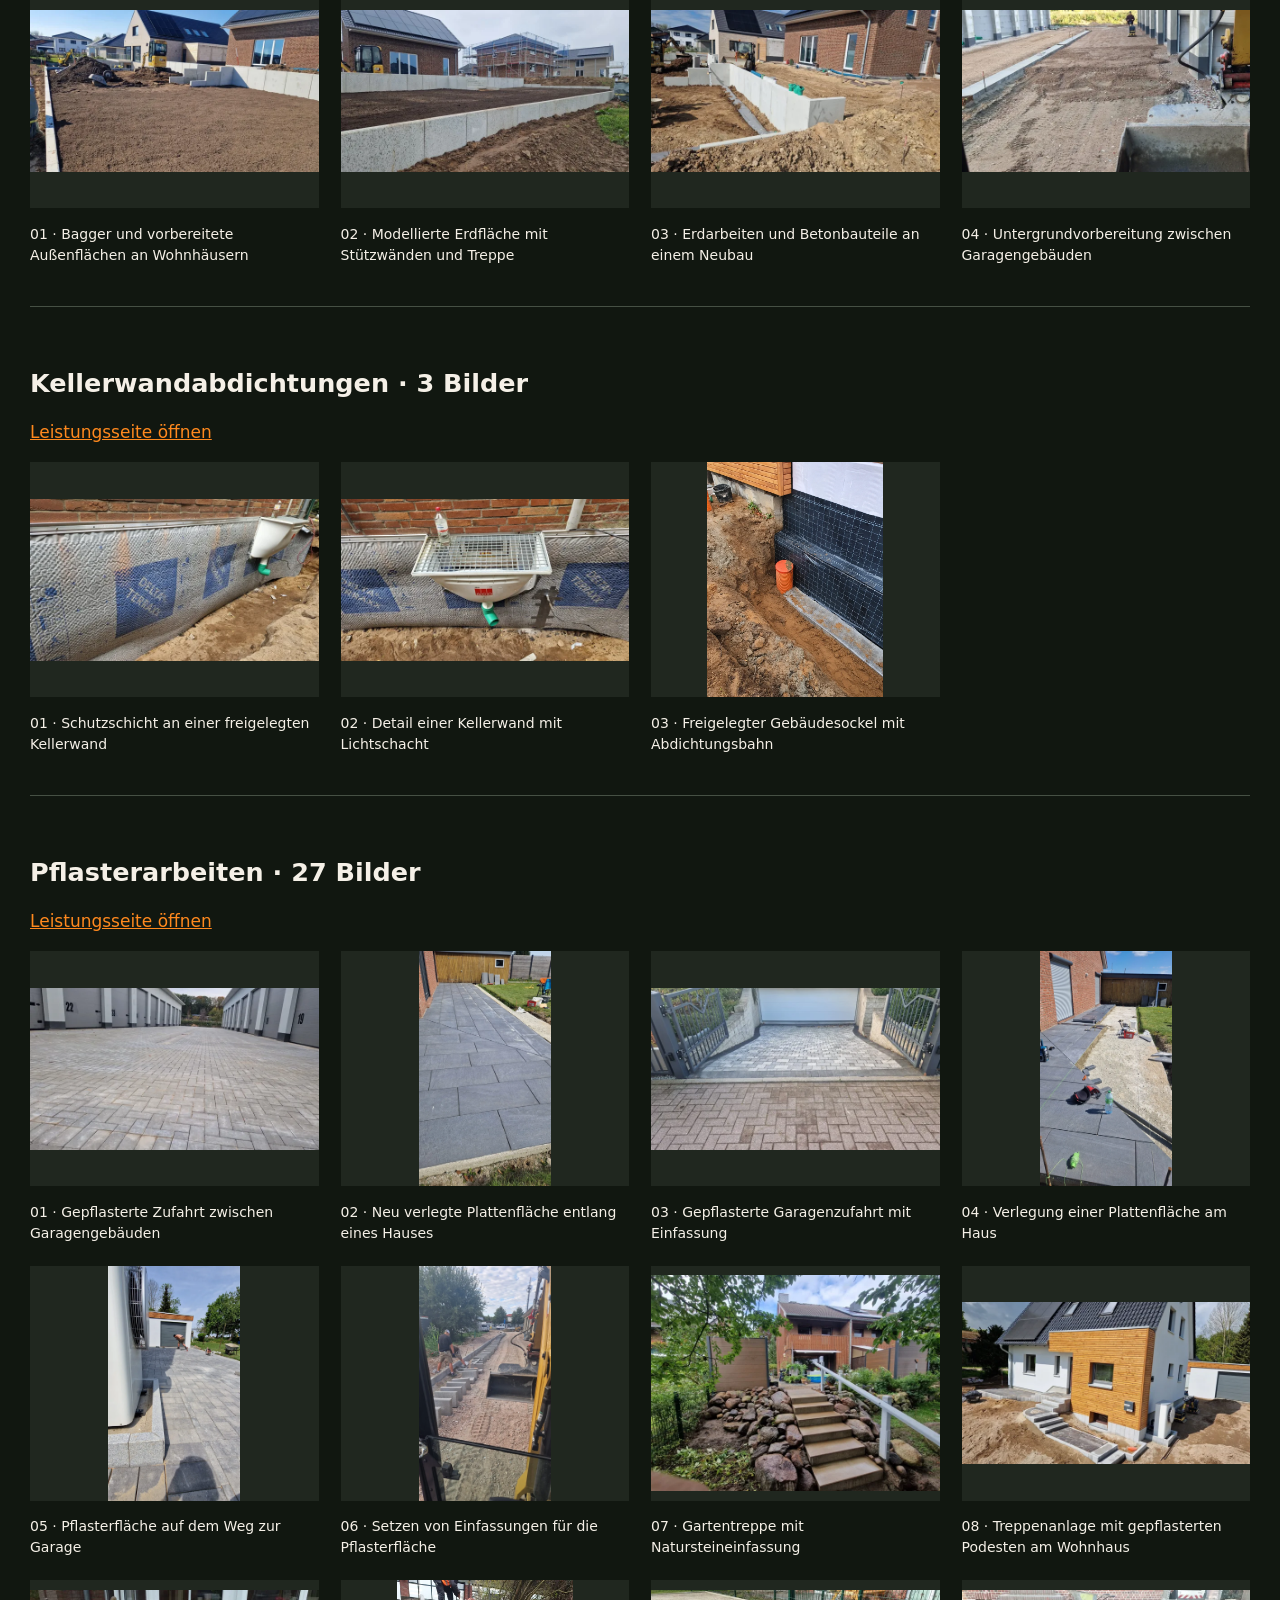
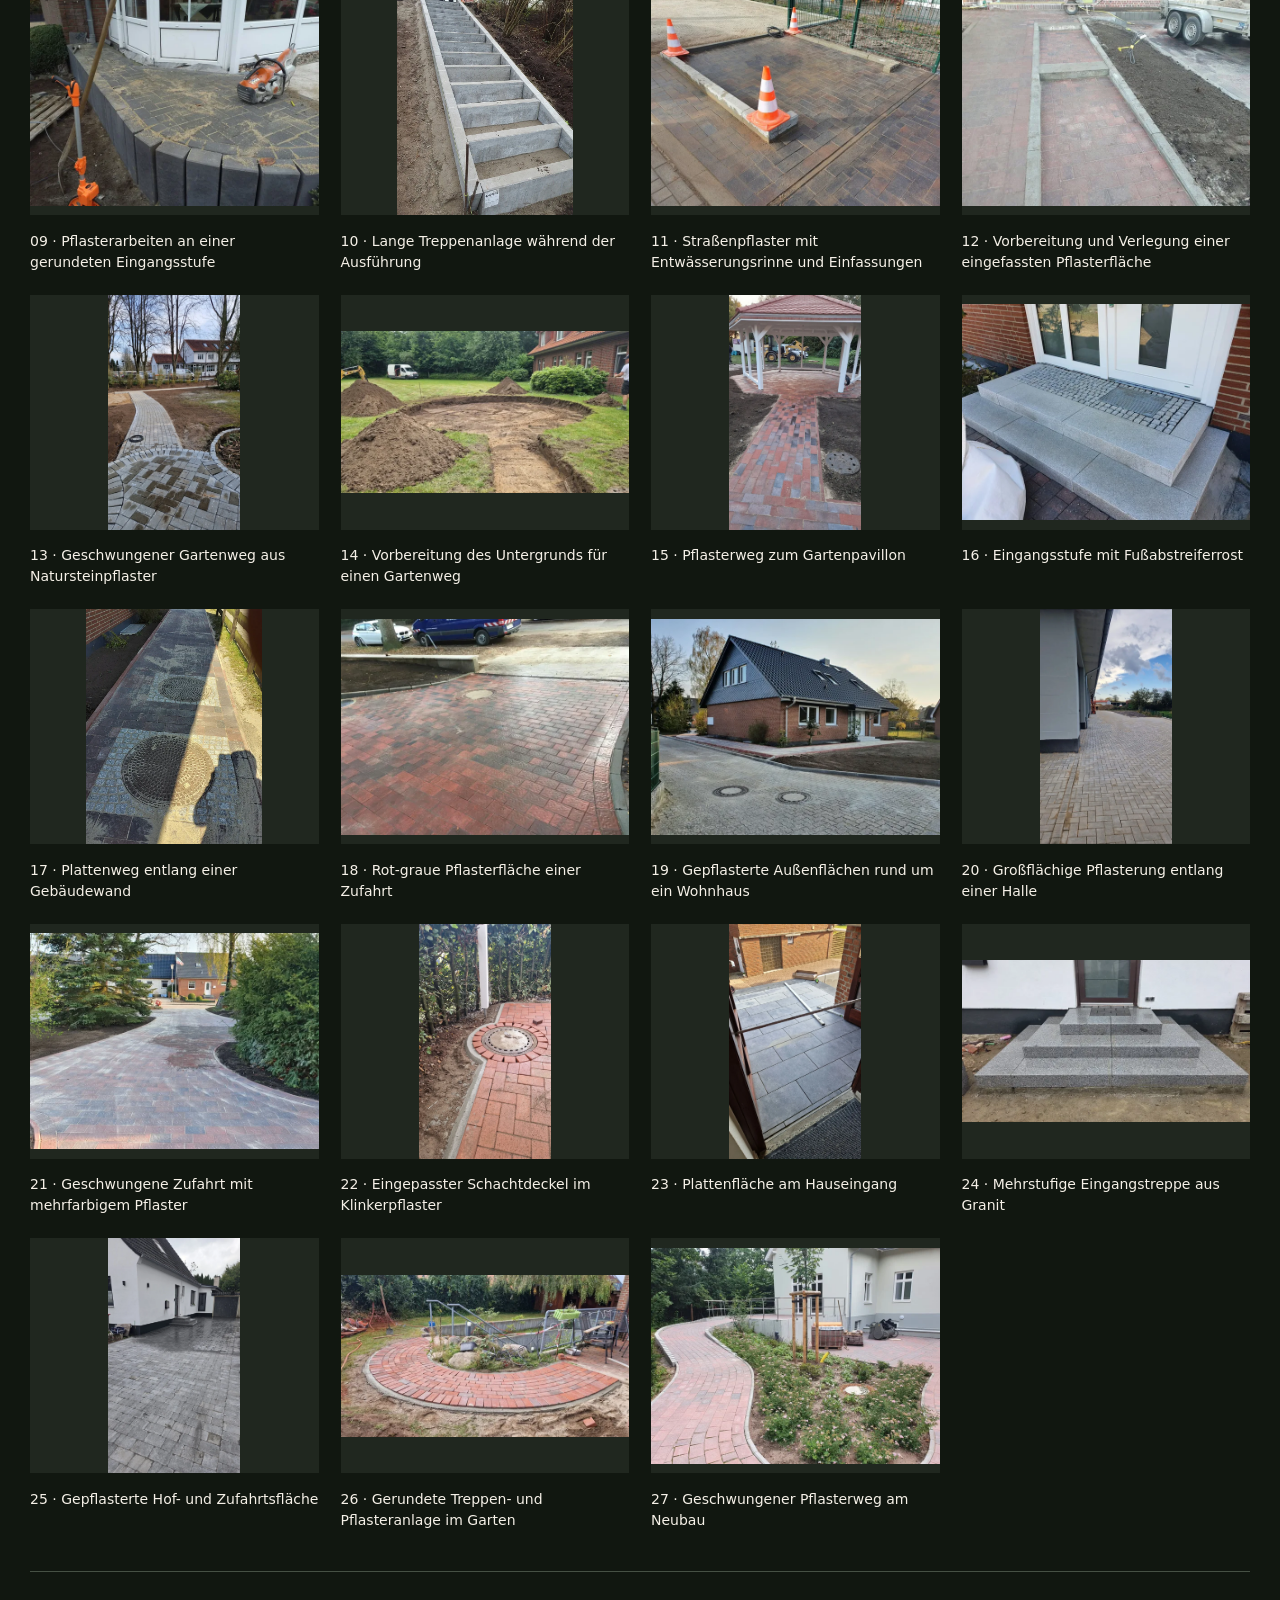
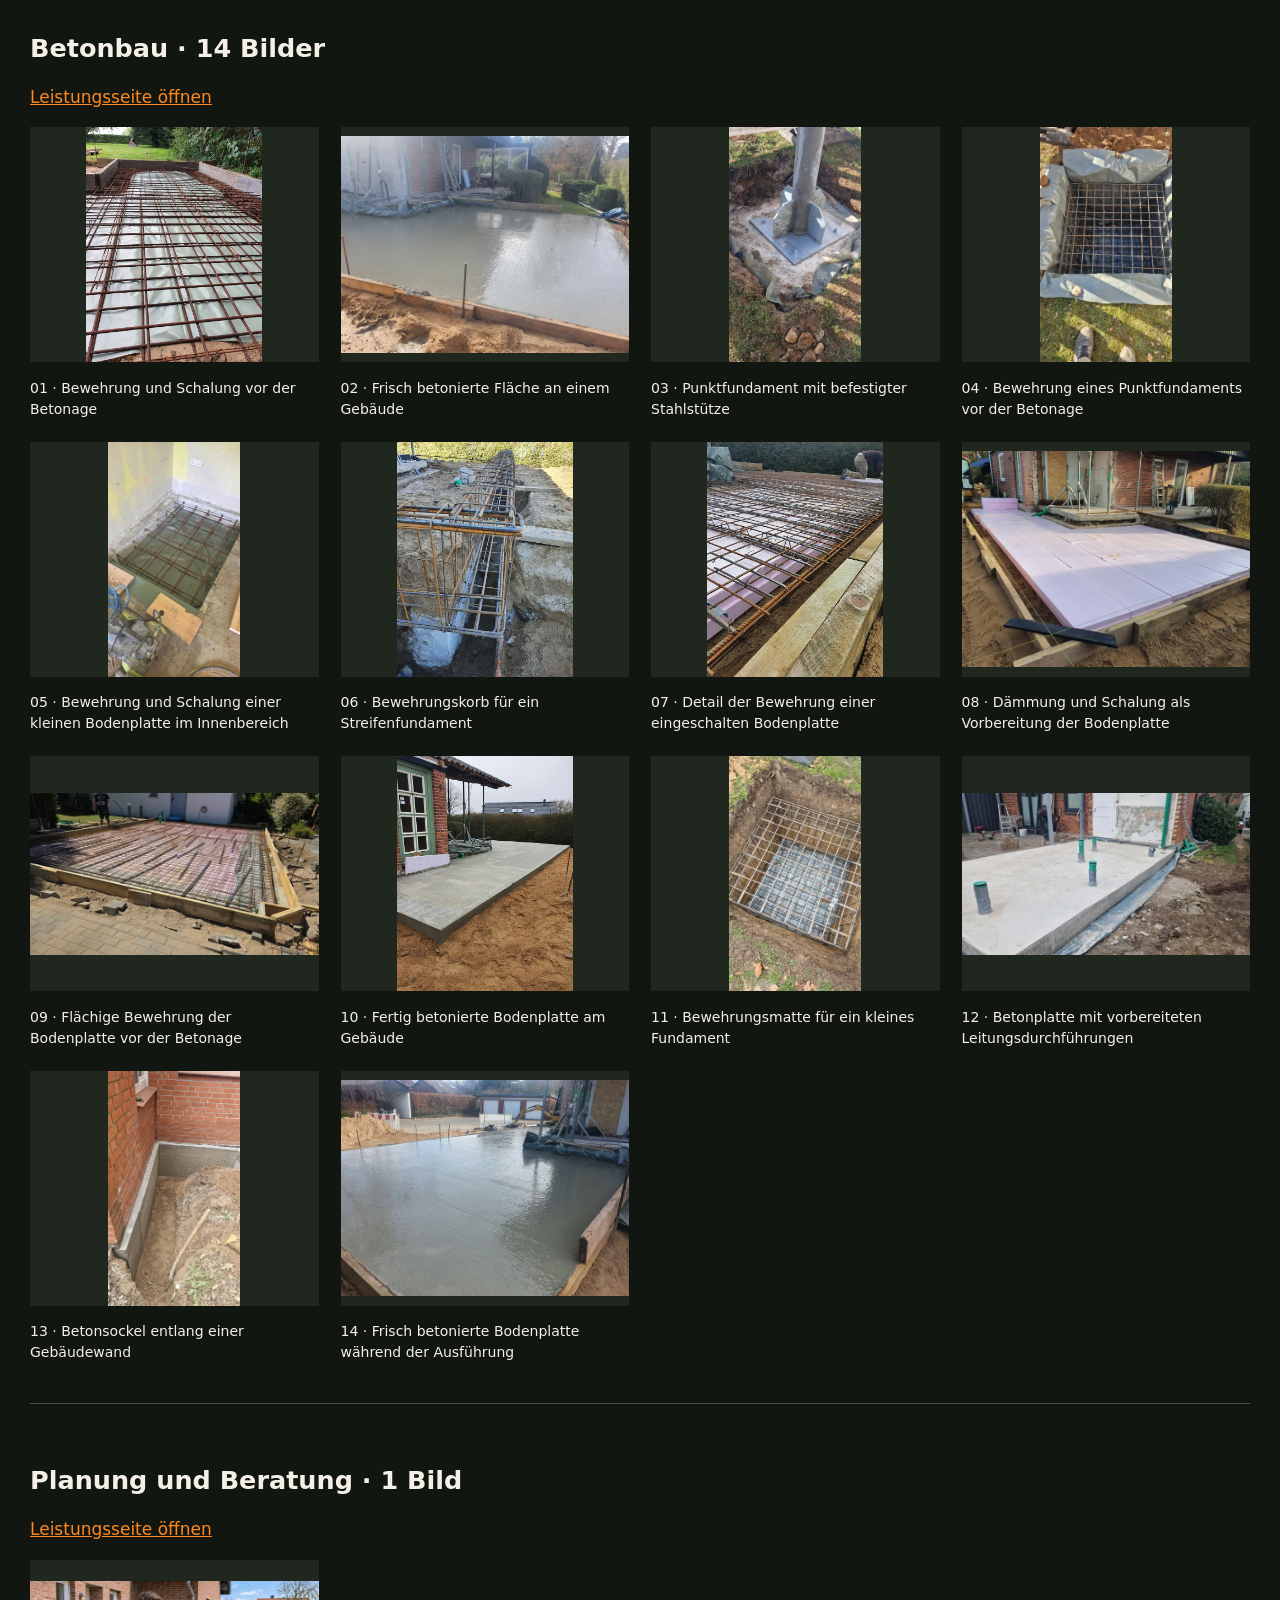
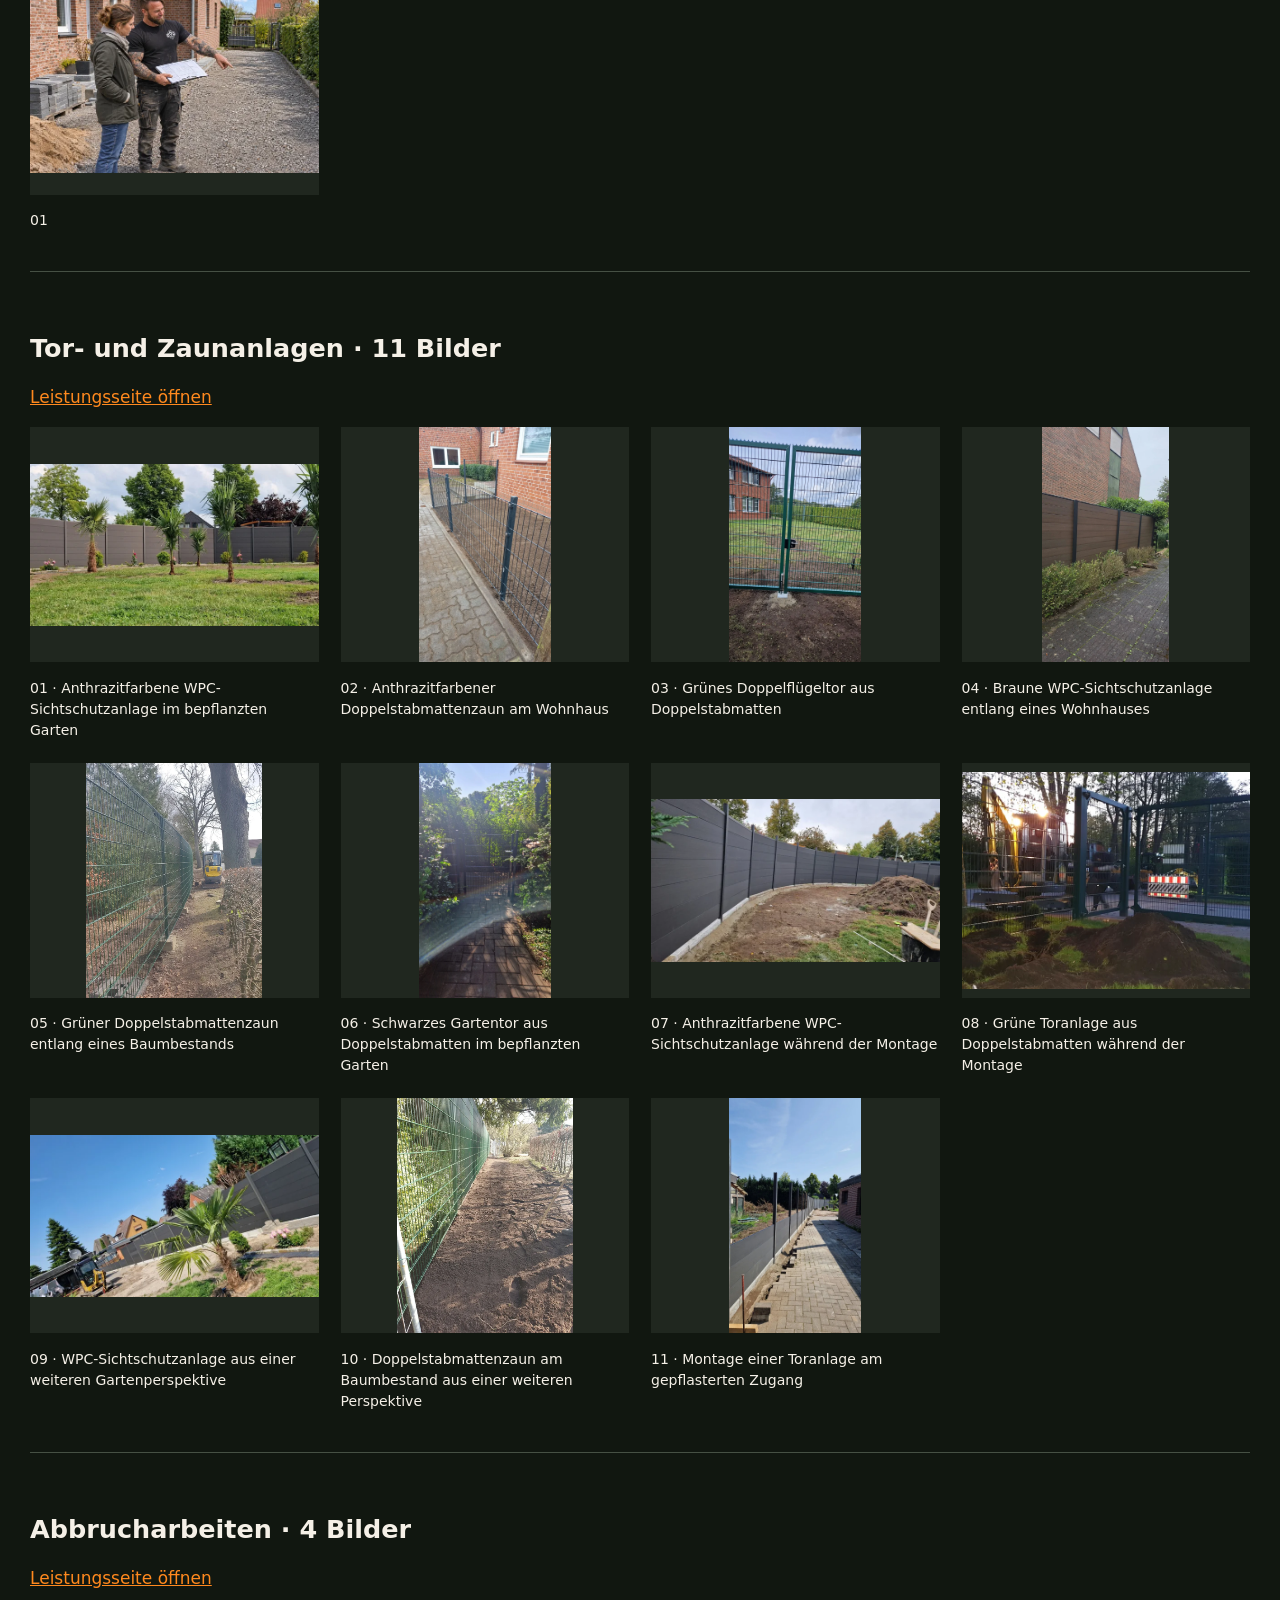
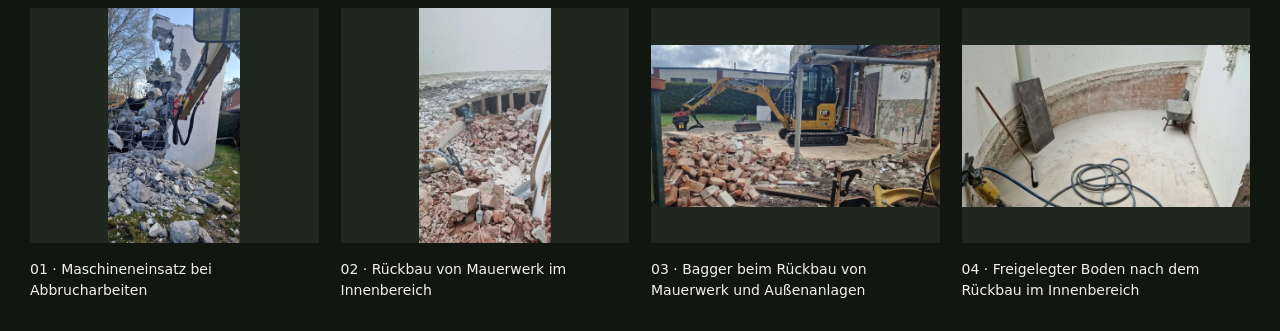
==== commit c33db62b: "Bilderübersicht ohne Planungsfoto und ohne Beratungs-Subline aktualisieren" ====
--- a/docs/bildpruefung/index.html
+++ b/docs/bildpruefung/index.html
@@ -1 +1 @@
-<!doctype html><html lang="de"><meta charset="utf-8"><meta name="viewport" content="width=device-width, initial-scale=1"><title>Bilderübersicht zur Prüfung | DvG</title><style>body{font:17px/1.5 system-ui;background:#111710;color:#f5f0e7;margin:0;padding:30px}main{max-width:1450px;margin:auto}a{color:#ff891e}nav{line-height:2.2}section{padding-top:40px;border-top:1px solid #465044;margin-top:40px}.grid{display:grid;grid-template-columns:repeat(auto-fill,minmax(230px,1fr));gap:22px}figure{margin:0}img{width:100%;height:235px;object-fit:contain;background:#20271f}figcaption{font-size:14px;padding-top:8px}h1,h2{line-height:1.2}</style><main><h1>Bilderübersicht zur Prüfung</h1><p>57 eingereichte Originalfotos sind zugeordnet: 46 zusätzliche Motive und 11 Einreichungen, deren Motiv bereits einmal vorhanden ist. Insgesamt 77 Bilder in den acht Leistungsbereichen. Ähnliche Perspektiven und unterschiedliche Bauphasen bleiben erhalten.</p><nav><a href="#kanal-und-tiefbauarbeiten">Kanal- und Tiefbauarbeiten</a> · <a href="#bagger-und-erdarbeiten">Bagger- und Erdarbeiten</a> · <a href="#kellerwandabdichtungen">Kellerwandabdichtungen</a> · <a href="#pflasterarbeiten">Pflasterarbeiten</a> · <a href="#betonbau">Betonbau</a> · <a href="#planung-und-beratung">Planung und Beratung</a> · <a href="#tor-und-zaunanlagen">Tor- und Zaunanlagen</a> · <a href="#abbrucharbeiten">Abbrucharbeiten</a></nav><section id="kanal-und-tiefbauarbeiten"><h2>Kanal- und Tiefbauarbeiten · 12 Bilder</h2><p><a href="../../kanal-und-tiefbauarbeiten.html#galerie">Leistungsseite öffnen</a></p><div class="grid"><figure><a href="../../assets/projekt-05-1920.webp" target="_blank"><img loading="lazy" src="../../assets/projekt-05-640.webp" alt="Graben und Leitungsbereich an der Gebäudewand"></a><figcaption>01 · Graben und Leitungsbereich an der Gebäudewand</figcaption></figure><figure><a href="../../assets/projekt-01-1920.webp" target="_blank"><img loading="lazy" src="../../assets/projekt-01-640.webp" alt="Freigelegter Bereich entlang einer Kellerwand"></a><figcaption>02 · Freigelegter Bereich entlang einer Kellerwand</figcaption></figure><figure><a href="../../assets/projekt-03-1280.webp" target="_blank"><img loading="lazy" src="../../assets/projekt-03-640.webp" alt="Einbau eines Schachts im ausgehobenen Arbeitsbereich"></a><figcaption>03 · Einbau eines Schachts im ausgehobenen Arbeitsbereich</figcaption></figure><figure><a href="../../assets/grabenverbau-bei-arbeiten-im-strassenbereich-1920.webp" target="_blank"><img loading="lazy" src="../../assets/grabenverbau-bei-arbeiten-im-strassenbereich-640.webp" alt="Grabenverbau bei Arbeiten im Straßenbereich"></a><figcaption>04 · Grabenverbau bei Arbeiten im Straßenbereich</figcaption></figure><figure><a href="../../assets/leitungsverlegung-im-offenen-graben-1512.webp" target="_blank"><img loading="lazy" src="../../assets/leitungsverlegung-im-offenen-graben-640.webp" alt="Leitungsverlegung im offenen Graben"></a><figcaption>05 · Leitungsverlegung im offenen Graben</figcaption></figure><figure><a href="../../assets/schacht-und-leitungsgraben-an-einer-zufahrt-900.webp" target="_blank"><img loading="lazy" src="../../assets/schacht-und-leitungsgraben-an-einer-zufahrt-640.webp" alt="Schacht und Leitungsgraben an einer Zufahrt"></a><figcaption>06 · Schacht und Leitungsgraben an einer Zufahrt</figcaption></figure><figure><a href="../../assets/arbeiten-an-freigelegten-versorgungsleitungen-1512.webp" target="_blank"><img loading="lazy" src="../../assets/arbeiten-an-freigelegten-versorgungsleitungen-640.webp" alt="Arbeiten an freigelegten Versorgungsleitungen"></a><figcaption>07 · Arbeiten an freigelegten Versorgungsleitungen</figcaption></figure><figure><a href="../../assets/leitungsgraben-entlang-eines-gebaudes-1512.webp" target="_blank"><img loading="lazy" src="../../assets/leitungsgraben-entlang-eines-gebaudes-640.webp" alt="Leitungsgraben entlang eines Gebäudes"></a><figcaption>08 · Leitungsgraben entlang eines Gebäudes</figcaption></figure><figure><a href="../../assets/baggereinsatz-am-gesicherten-leitungsgraben-1126.webp" target="_blank"><img loading="lazy" src="../../assets/baggereinsatz-am-gesicherten-leitungsgraben-640.webp" alt="Baggereinsatz am gesicherten Leitungsgraben"></a><figcaption>09 · Baggereinsatz am gesicherten Leitungsgraben</figcaption></figure><figure><a href="../../assets/ausgesteifte-baugrube-am-gebaude-1920.webp" target="_blank"><img loading="lazy" src="../../assets/ausgesteifte-baugrube-am-gebaude-640.webp" alt="Ausgesteifte Baugrube am Gebäude"></a><figcaption>10 · Ausgesteifte Baugrube am Gebäude</figcaption></figure><figure><a href="../../assets/arbeiten-im-abgestutzten-leitungsgraben-1126.webp" target="_blank"><img loading="lazy" src="../../assets/arbeiten-im-abgestutzten-leitungsgraben-640.webp" alt="Arbeiten im abgestützten Leitungsgraben"></a><figcaption>11 · Arbeiten im abgestützten Leitungsgraben</figcaption></figure><figure><a href="../../assets/weiterer-arbeitsschritt-im-abgestutzten-leitungsgraben-1126.webp" target="_blank"><img loading="lazy" src="../../assets/weiterer-arbeitsschritt-im-abgestutzten-leitungsgraben-640.webp" alt="Weiterer Arbeitsschritt im abgestützten Leitungsgraben"></a><figcaption>12 · Weiterer Arbeitsschritt im abgestützten Leitungsgraben</figcaption></figure></div></section><section id="bagger-und-erdarbeiten"><h2>Bagger- und Erdarbeiten · 4 Bilder</h2><p><a href="../../bagger-und-erdarbeiten.html#galerie">Leistungsseite öffnen</a></p><div class="grid"><figure><a href="../../assets/projekt-16-1920.webp" target="_blank"><img loading="lazy" src="../../assets/projekt-16-640.webp" alt="Bagger und vorbereitete Außenflächen an Wohnhäusern"></a><figcaption>01 · Bagger und vorbereitete Außenflächen an Wohnhäusern</figcaption></figure><figure><a href="../../assets/projekt-08-1920.webp" target="_blank"><img loading="lazy" src="../../assets/projekt-08-640.webp" alt="Modellierte Erdfläche mit Stützwänden und Treppe"></a><figcaption>02 · Modellierte Erdfläche mit Stützwänden und Treppe</figcaption></figure><figure><a href="../../assets/projekt-13-1920.webp" target="_blank"><img loading="lazy" src="../../assets/projekt-13-640.webp" alt="Erdarbeiten und Betonbauteile an einem Neubau"></a><figcaption>03 · Erdarbeiten und Betonbauteile an einem Neubau</figcaption></figure><figure><a href="../../assets/projekt-19-1920.webp" target="_blank"><img loading="lazy" src="../../assets/projekt-19-640.webp" alt="Untergrundvorbereitung zwischen Garagengebäuden"></a><figcaption>04 · Untergrundvorbereitung zwischen Garagengebäuden</figcaption></figure></div></section><section id="kellerwandabdichtungen"><h2>Kellerwandabdichtungen · 3 Bilder</h2><p><a href="../../kellerwandabdichtungen.html#galerie">Leistungsseite öffnen</a></p><div class="grid"><figure><a href="../../assets/projekt-06-1920.webp" target="_blank"><img loading="lazy" src="../../assets/projekt-06-640.webp" alt="Schutzschicht an einer freigelegten Kellerwand"></a><figcaption>01 · Schutzschicht an einer freigelegten Kellerwand</figcaption></figure><figure><a href="../../assets/projekt-07-1920.webp" target="_blank"><img loading="lazy" src="../../assets/projekt-07-640.webp" alt="Detail einer Kellerwand mit Lichtschacht"></a><figcaption>02 · Detail einer Kellerwand mit Lichtschacht</figcaption></figure><figure><a href="../../assets/projekt-10-retuschiert-1920.webp" target="_blank"><img loading="lazy" src="../../assets/projekt-10-retuschiert-640.webp" alt="Freigelegter Gebäudesockel mit Abdichtungsbahn"></a><figcaption>03 · Freigelegter Gebäudesockel mit Abdichtungsbahn</figcaption></figure></div></section><section id="pflasterarbeiten"><h2>Pflasterarbeiten · 27 Bilder</h2><p><a href="../../pflasterarbeiten.html#galerie">Leistungsseite öffnen</a></p><div class="grid"><figure><a href="../../assets/projekt-17-1920.webp" target="_blank"><img loading="lazy" src="../../assets/projekt-17-640.webp" alt="Gepflasterte Zufahrt zwischen Garagengebäuden"></a><figcaption>01 · Gepflasterte Zufahrt zwischen Garagengebäuden</figcaption></figure><figure><a href="../../assets/projekt-04-1280.webp" target="_blank"><img loading="lazy" src="../../assets/projekt-04-640.webp" alt="Neu verlegte Plattenfläche entlang eines Hauses"></a><figcaption>02 · Neu verlegte Plattenfläche entlang eines Hauses</figcaption></figure><figure><a href="../../assets/projekt-15-1920.webp" target="_blank"><img loading="lazy" src="../../assets/projekt-15-640.webp" alt="Gepflasterte Garagenzufahrt mit Einfassung"></a><figcaption>03 · Gepflasterte Garagenzufahrt mit Einfassung</figcaption></figure><figure><a href="../../assets/projekt-20-1920.webp" target="_blank"><img loading="lazy" src="../../assets/projekt-20-640.webp" alt="Verlegung einer Plattenfläche am Haus"></a><figcaption>04 · Verlegung einer Plattenfläche am Haus</figcaption></figure><figure><a href="../../assets/projekt-21-1920.webp" target="_blank"><img loading="lazy" src="../../assets/projekt-21-640.webp" alt="Pflasterfläche auf dem Weg zur Garage"></a><figcaption>05 · Pflasterfläche auf dem Weg zur Garage</figcaption></figure><figure><a href="../../assets/projekt-12-1920.webp" target="_blank"><img loading="lazy" src="../../assets/projekt-12-640.webp" alt="Setzen von Einfassungen für die Pflasterfläche"></a><figcaption>06 · Setzen von Einfassungen für die Pflasterfläche</figcaption></figure><figure><a href="../../assets/projekt-22-1920.webp" target="_blank"><img loading="lazy" src="../../assets/projekt-22-640.webp" alt="Gartentreppe mit Natursteineinfassung"></a><figcaption>07 · Gartentreppe mit Natursteineinfassung</figcaption></figure><figure><a href="../../assets/projekt-23-1920.webp" target="_blank"><img loading="lazy" src="../../assets/projekt-23-640.webp" alt="Treppenanlage mit gepflasterten Podesten am Wohnhaus"></a><figcaption>08 · Treppenanlage mit gepflasterten Podesten am Wohnhaus</figcaption></figure><figure><a href="../../assets/pflasterarbeiten-an-einer-gerundeten-eingangsstufe-1920.webp" target="_blank"><img loading="lazy" src="../../assets/pflasterarbeiten-an-einer-gerundeten-eingangsstufe-640.webp" alt="Pflasterarbeiten an einer gerundeten Eingangsstufe"></a><figcaption>09 · Pflasterarbeiten an einer gerundeten Eingangsstufe</figcaption></figure><figure><a href="../../assets/lange-treppenanlage-wahrend-der-ausfuhrung-1512.webp" target="_blank"><img loading="lazy" src="../../assets/lange-treppenanlage-wahrend-der-ausfuhrung-640.webp" alt="Lange Treppenanlage während der Ausführung"></a><figcaption>10 · Lange Treppenanlage während der Ausführung</figcaption></figure><figure><a href="../../assets/strassenpflaster-mit-entwasserungsrinne-und-einfassungen-1920.webp" target="_blank"><img loading="lazy" src="../../assets/strassenpflaster-mit-entwasserungsrinne-und-einfassungen-640.webp" alt="Straßenpflaster mit Entwässerungsrinne und Einfassungen"></a><figcaption>11 · Straßenpflaster mit Entwässerungsrinne und Einfassungen</figcaption></figure><figure><a href="../../assets/vorbereitung-und-verlegung-einer-eingefassten-pflasterflache-1920.webp" target="_blank"><img loading="lazy" src="../../assets/vorbereitung-und-verlegung-einer-eingefassten-pflasterflache-640.webp" alt="Vorbereitung und Verlegung einer eingefassten Pflasterfläche"></a><figcaption>12 · Vorbereitung und Verlegung einer eingefassten Pflasterfläche</figcaption></figure><figure><a href="../../assets/geschwungener-gartenweg-aus-natursteinpflaster-1126.webp" target="_blank"><img loading="lazy" src="../../assets/geschwungener-gartenweg-aus-natursteinpflaster-640.webp" alt="Geschwungener Gartenweg aus Natursteinpflaster"></a><figcaption>13 · Geschwungener Gartenweg aus Natursteinpflaster</figcaption></figure><figure><a href="../../assets/vorbereitung-des-untergrunds-fur-einen-gartenweg-1920.webp" target="_blank"><img loading="lazy" src="../../assets/vorbereitung-des-untergrunds-fur-einen-gartenweg-640.webp" alt="Vorbereitung des Untergrunds für einen Gartenweg"></a><figcaption>14 · Vorbereitung des Untergrunds für einen Gartenweg</figcaption></figure><figure><a href="../../assets/pflasterweg-zum-gartenpavillon-1126.webp" target="_blank"><img loading="lazy" src="../../assets/pflasterweg-zum-gartenpavillon-640.webp" alt="Pflasterweg zum Gartenpavillon"></a><figcaption>15 · Pflasterweg zum Gartenpavillon</figcaption></figure><figure><a href="../../assets/eingangsstufe-mit-fussabstreiferrost-1920.webp" target="_blank"><img loading="lazy" src="../../assets/eingangsstufe-mit-fussabstreiferrost-640.webp" alt="Eingangsstufe mit Fußabstreiferrost"></a><figcaption>16 · Eingangsstufe mit Fußabstreiferrost</figcaption></figure><figure><a href="../../assets/plattenweg-entlang-einer-gebaudewand-1536.webp" target="_blank"><img loading="lazy" src="../../assets/plattenweg-entlang-einer-gebaudewand-640.webp" alt="Plattenweg entlang einer Gebäudewand"></a><figcaption>17 · Plattenweg entlang einer Gebäudewand</figcaption></figure><figure><a href="../../assets/rot-graue-pflasterflache-einer-zufahrt-1600.webp" target="_blank"><img loading="lazy" src="../../assets/rot-graue-pflasterflache-einer-zufahrt-640.webp" alt="Rot-graue Pflasterfläche einer Zufahrt"></a><figcaption>18 · Rot-graue Pflasterfläche einer Zufahrt</figcaption></figure><figure><a href="../../assets/gepflasterte-aussenflachen-rund-um-ein-wohnhaus-1920.webp" target="_blank"><img loading="lazy" src="../../assets/gepflasterte-aussenflachen-rund-um-ein-wohnhaus-640.webp" alt="Gepflasterte Außenflächen rund um ein Wohnhaus"></a><figcaption>19 · Gepflasterte Außenflächen rund um ein Wohnhaus</figcaption></figure><figure><a href="../../assets/grossflachige-pflasterung-entlang-einer-halle-945.webp" target="_blank"><img loading="lazy" src="../../assets/grossflachige-pflasterung-entlang-einer-halle-640.webp" alt="Großflächige Pflasterung entlang einer Halle"></a><figcaption>20 · Großflächige Pflasterung entlang einer Halle</figcaption></figure><figure><a href="../../assets/geschwungene-zufahrt-mit-mehrfarbigem-pflaster-1920.webp" target="_blank"><img loading="lazy" src="../../assets/geschwungene-zufahrt-mit-mehrfarbigem-pflaster-640.webp" alt="Geschwungene Zufahrt mit mehrfarbigem Pflaster"></a><figcaption>21 · Geschwungene Zufahrt mit mehrfarbigem Pflaster</figcaption></figure><figure><a href="../../assets/eingepasster-schachtdeckel-im-klinkerpflaster-1126.webp" target="_blank"><img loading="lazy" src="../../assets/eingepasster-schachtdeckel-im-klinkerpflaster-640.webp" alt="Eingepasster Schachtdeckel im Klinkerpflaster"></a><figcaption>22 · Eingepasster Schachtdeckel im Klinkerpflaster</figcaption></figure><figure><a href="../../assets/plattenflache-am-hauseingang-1126.webp" target="_blank"><img loading="lazy" src="../../assets/plattenflache-am-hauseingang-640.webp" alt="Plattenfläche am Hauseingang"></a><figcaption>23 · Plattenfläche am Hauseingang</figcaption></figure><figure><a href="../../assets/mehrstufige-eingangstreppe-aus-granit-1920.webp" target="_blank"><img loading="lazy" src="../../assets/mehrstufige-eingangstreppe-aus-granit-640.webp" alt="Mehrstufige Eingangstreppe aus Granit"></a><figcaption>24 · Mehrstufige Eingangstreppe aus Granit</figcaption></figure><figure><a href="../../assets/gepflasterte-hof-und-zufahrtsflache-1126.webp" target="_blank"><img loading="lazy" src="../../assets/gepflasterte-hof-und-zufahrtsflache-640.webp" alt="Gepflasterte Hof- und Zufahrtsfläche"></a><figcaption>25 · Gepflasterte Hof- und Zufahrtsfläche</figcaption></figure><figure><a href="../../assets/gerundete-treppen-und-pflasteranlage-im-garten-1920.webp" target="_blank"><img loading="lazy" src="../../assets/gerundete-treppen-und-pflasteranlage-im-garten-640.webp" alt="Gerundete Treppen- und Pflasteranlage im Garten"></a><figcaption>26 · Gerundete Treppen- und Pflasteranlage im Garten</figcaption></figure><figure><a href="../../assets/geschwungener-pflasterweg-am-neubau-1920.webp" target="_blank"><img loading="lazy" src="../../assets/geschwungener-pflasterweg-am-neubau-640.webp" alt="Geschwungener Pflasterweg am Neubau"></a><figcaption>27 · Geschwungener Pflasterweg am Neubau</figcaption></figure></div></section><section id="betonbau"><h2>Betonbau · 14 Bilder</h2><p><a href="../../betonbau.html#galerie">Leistungsseite öffnen</a></p><div class="grid"><figure><a href="../../assets/projekt-14-1920.webp" target="_blank"><img loading="lazy" src="../../assets/projekt-14-640.webp" alt="Bewehrung und Schalung vor der Betonage"></a><figcaption>01 · Bewehrung und Schalung vor der Betonage</figcaption></figure><figure><a href="../../assets/projekt-18-1920.webp" target="_blank"><img loading="lazy" src="../../assets/projekt-18-640.webp" alt="Frisch betonierte Fläche an einem Gebäude"></a><figcaption>02 · Frisch betonierte Fläche an einem Gebäude</figcaption></figure><figure><a href="../../assets/punktfundament-mit-befestigter-stahlstutze-1126.webp" target="_blank"><img loading="lazy" src="../../assets/punktfundament-mit-befestigter-stahlstutze-640.webp" alt="Punktfundament mit befestigter Stahlstütze"></a><figcaption>03 · Punktfundament mit befestigter Stahlstütze</figcaption></figure><figure><a href="../../assets/bewehrung-eines-punktfundaments-vor-der-betonage-1126.webp" target="_blank"><img loading="lazy" src="../../assets/bewehrung-eines-punktfundaments-vor-der-betonage-640.webp" alt="Bewehrung eines Punktfundaments vor der Betonage"></a><figcaption>04 · Bewehrung eines Punktfundaments vor der Betonage</figcaption></figure><figure><a href="../../assets/bewehrung-und-schalung-einer-kleinen-bodenplatte-im-innenbereich-1126.webp" target="_blank"><img loading="lazy" src="../../assets/bewehrung-und-schalung-einer-kleinen-bodenplatte-im-innenbereich-640.webp" alt="Bewehrung und Schalung einer kleinen Bodenplatte im Innenbereich"></a><figcaption>05 · Bewehrung und Schalung einer kleinen Bodenplatte im Innenbereich</figcaption></figure><figure><a href="../../assets/bewehrungskorb-fur-ein-streifenfundament-1512.webp" target="_blank"><img loading="lazy" src="../../assets/bewehrungskorb-fur-ein-streifenfundament-640.webp" alt="Bewehrungskorb für ein Streifenfundament"></a><figcaption>06 · Bewehrungskorb für ein Streifenfundament</figcaption></figure><figure><a href="../../assets/detail-der-bewehrung-einer-eingeschalten-bodenplatte-1512.webp" target="_blank"><img loading="lazy" src="../../assets/detail-der-bewehrung-einer-eingeschalten-bodenplatte-640.webp" alt="Detail der Bewehrung einer eingeschalten Bodenplatte"></a><figcaption>07 · Detail der Bewehrung einer eingeschalten Bodenplatte</figcaption></figure><figure><a href="../../assets/dammung-und-schalung-als-vorbereitung-der-bodenplatte-1920.webp" target="_blank"><img loading="lazy" src="../../assets/dammung-und-schalung-als-vorbereitung-der-bodenplatte-640.webp" alt="Dämmung und Schalung als Vorbereitung der Bodenplatte"></a><figcaption>08 · Dämmung und Schalung als Vorbereitung der Bodenplatte</figcaption></figure><figure><a href="../../assets/flachige-bewehrung-der-bodenplatte-vor-der-betonage-1920.webp" target="_blank"><img loading="lazy" src="../../assets/flachige-bewehrung-der-bodenplatte-vor-der-betonage-640.webp" alt="Flächige Bewehrung der Bodenplatte vor der Betonage"></a><figcaption>09 · Flächige Bewehrung der Bodenplatte vor der Betonage</figcaption></figure><figure><a href="../../assets/fertig-betonierte-bodenplatte-am-gebaude-1512.webp" target="_blank"><img loading="lazy" src="../../assets/fertig-betonierte-bodenplatte-am-gebaude-640.webp" alt="Fertig betonierte Bodenplatte am Gebäude"></a><figcaption>10 · Fertig betonierte Bodenplatte am Gebäude</figcaption></figure><figure><a href="../../assets/bewehrungsmatte-fur-ein-kleines-fundament-1126.webp" target="_blank"><img loading="lazy" src="../../assets/bewehrungsmatte-fur-ein-kleines-fundament-640.webp" alt="Bewehrungsmatte für ein kleines Fundament"></a><figcaption>11 · Bewehrungsmatte für ein kleines Fundament</figcaption></figure><figure><a href="../../assets/betonplatte-mit-vorbereiteten-leitungsdurchfuhrungen-1920.webp" target="_blank"><img loading="lazy" src="../../assets/betonplatte-mit-vorbereiteten-leitungsdurchfuhrungen-640.webp" alt="Betonplatte mit vorbereiteten Leitungsdurchführungen"></a><figcaption>12 · Betonplatte mit vorbereiteten Leitungsdurchführungen</figcaption></figure><figure><a href="../../assets/betonsockel-entlang-einer-gebaudewand-1126.webp" target="_blank"><img loading="lazy" src="../../assets/betonsockel-entlang-einer-gebaudewand-640.webp" alt="Betonsockel entlang einer Gebäudewand"></a><figcaption>13 · Betonsockel entlang einer Gebäudewand</figcaption></figure><figure><a href="../../assets/frisch-betonierte-bodenplatte-wahrend-der-ausfuhrung-1920.webp" target="_blank"><img loading="lazy" src="../../assets/frisch-betonierte-bodenplatte-wahrend-der-ausfuhrung-640.webp" alt="Frisch betonierte Bodenplatte während der Ausführung"></a><figcaption>14 · Frisch betonierte Bodenplatte während der Ausführung</figcaption></figure></div></section><section id="planung-und-beratung"><h2>Planung und Beratung · 2 Bilder</h2><p><a href="../../planung-und-beratung.html#galerie">Leistungsseite öffnen</a></p><div class="grid"><figure><a href="../../assets/planung-baustelle-dennis-schulter-1536.webp" target="_blank"><img loading="lazy" src="../../assets/planung-baustelle-dennis-schulter-640.webp" alt="Ausführungsplanung auf der Baustelle"></a><figcaption>01 · Ausführungsplanung auf der Baustelle</figcaption></figure><figure><a href="../../assets/beratung-bauvorhaben-dennis-1536.webp" target="_blank"><img loading="lazy" src="../../assets/beratung-bauvorhaben-dennis-640.webp" alt="Beratungsgespräch zur Auffahrt"></a><figcaption>02 · Beratungsgespräch zur Auffahrt</figcaption></figure></div></section><section id="tor-und-zaunanlagen"><h2>Tor- und Zaunanlagen · 11 Bilder</h2><p><a href="../../tor-und-zaunanlagen.html#galerie">Leistungsseite öffnen</a></p><div class="grid"><figure><a href="../../assets/wpc-sichtschutz-anthrazit-garten-1920.webp" target="_blank"><img loading="lazy" src="../../assets/wpc-sichtschutz-anthrazit-garten-640.webp" alt="Anthrazitfarbene WPC-Sichtschutzanlage im bepflanzten Garten"></a><figcaption>01 · Anthrazitfarbene WPC-Sichtschutzanlage im bepflanzten Garten</figcaption></figure><figure><a href="../../assets/doppelstabmattenzaun-an-wohnhaus-1126.webp" target="_blank"><img loading="lazy" src="../../assets/doppelstabmattenzaun-an-wohnhaus-640.webp" alt="Anthrazitfarbener Doppelstabmattenzaun am Wohnhaus"></a><figcaption>02 · Anthrazitfarbener Doppelstabmattenzaun am Wohnhaus</figcaption></figure><figure><a href="../../assets/doppelfluegeltor-doppelstabmatte-gruen-1126.webp" target="_blank"><img loading="lazy" src="../../assets/doppelfluegeltor-doppelstabmatte-gruen-640.webp" alt="Grünes Doppelflügeltor aus Doppelstabmatten"></a><figcaption>03 · Grünes Doppelflügeltor aus Doppelstabmatten</figcaption></figure><figure><a href="../../assets/wpc-sichtschutz-braun-wohnhaus-1080.webp" target="_blank"><img loading="lazy" src="../../assets/wpc-sichtschutz-braun-wohnhaus-640.webp" alt="Braune WPC-Sichtschutzanlage entlang eines Wohnhauses"></a><figcaption>04 · Braune WPC-Sichtschutzanlage entlang eines Wohnhauses</figcaption></figure><figure><a href="../../assets/doppelstabmattenzaun-gruen-baumbestand-1512.webp" target="_blank"><img loading="lazy" src="../../assets/doppelstabmattenzaun-gruen-baumbestand-640.webp" alt="Grüner Doppelstabmattenzaun entlang eines Baumbestands"></a><figcaption>05 · Grüner Doppelstabmattenzaun entlang eines Baumbestands</figcaption></figure><figure><a href="../../assets/gartentor-doppelstabmatte-schwarz-1126.webp" target="_blank"><img loading="lazy" src="../../assets/gartentor-doppelstabmatte-schwarz-640.webp" alt="Schwarzes Gartentor aus Doppelstabmatten im bepflanzten Garten"></a><figcaption>06 · Schwarzes Gartentor aus Doppelstabmatten im bepflanzten Garten</figcaption></figure><figure><a href="../../assets/wpc-sichtschutz-anthrazit-montage-1920.webp" target="_blank"><img loading="lazy" src="../../assets/wpc-sichtschutz-anthrazit-montage-640.webp" alt="Anthrazitfarbene WPC-Sichtschutzanlage während der Montage"></a><figcaption>07 · Anthrazitfarbene WPC-Sichtschutzanlage während der Montage</figcaption></figure><figure><a href="../../assets/toranlage-doppelstabmatte-baustelle-1920.webp" target="_blank"><img loading="lazy" src="../../assets/toranlage-doppelstabmatte-baustelle-640.webp" alt="Grüne Toranlage aus Doppelstabmatten während der Montage"></a><figcaption>08 · Grüne Toranlage aus Doppelstabmatten während der Montage</figcaption></figure><figure><a href="../../assets/wpc-sichtschutzanlage-aus-einer-weiteren-gartenperspektive-1920.webp" target="_blank"><img loading="lazy" src="../../assets/wpc-sichtschutzanlage-aus-einer-weiteren-gartenperspektive-640.webp" alt="WPC-Sichtschutzanlage aus einer weiteren Gartenperspektive"></a><figcaption>09 · WPC-Sichtschutzanlage aus einer weiteren Gartenperspektive</figcaption></figure><figure><a href="../../assets/doppelstabmattenzaun-am-baumbestand-aus-einer-weiteren-perspektive-1512.webp" target="_blank"><img loading="lazy" src="../../assets/doppelstabmattenzaun-am-baumbestand-aus-einer-weiteren-perspektive-640.webp" alt="Doppelstabmattenzaun am Baumbestand aus einer weiteren Perspektive"></a><figcaption>10 · Doppelstabmattenzaun am Baumbestand aus einer weiteren Perspektive</figcaption></figure><figure><a href="../../assets/montage-einer-toranlage-am-gepflasterten-zugang-1126.webp" target="_blank"><img loading="lazy" src="../../assets/montage-einer-toranlage-am-gepflasterten-zugang-640.webp" alt="Montage einer Toranlage am gepflasterten Zugang"></a><figcaption>11 · Montage einer Toranlage am gepflasterten Zugang</figcaption></figure></div></section><section id="abbrucharbeiten"><h2>Abbrucharbeiten · 4 Bilder</h2><p><a href="../../abbrucharbeiten.html#galerie">Leistungsseite öffnen</a></p><div class="grid"><figure><a href="../../assets/projekt-09-1280.webp" target="_blank"><img loading="lazy" src="../../assets/projekt-09-640.webp" alt="Maschineneinsatz bei Abbrucharbeiten"></a><figcaption>01 · Maschineneinsatz bei Abbrucharbeiten</figcaption></figure><figure><a href="../../assets/ruckbau-von-mauerwerk-im-innenbereich-1126.webp" target="_blank"><img loading="lazy" src="../../assets/ruckbau-von-mauerwerk-im-innenbereich-640.webp" alt="Rückbau von Mauerwerk im Innenbereich"></a><figcaption>02 · Rückbau von Mauerwerk im Innenbereich</figcaption></figure><figure><a href="../../assets/bagger-beim-ruckbau-von-mauerwerk-und-aussenanlagen-1920.webp" target="_blank"><img loading="lazy" src="../../assets/bagger-beim-ruckbau-von-mauerwerk-und-aussenanlagen-640.webp" alt="Bagger beim Rückbau von Mauerwerk und Außenanlagen"></a><figcaption>03 · Bagger beim Rückbau von Mauerwerk und Außenanlagen</figcaption></figure><figure><a href="../../assets/freigelegter-boden-nach-dem-ruckbau-im-innenbereich-1920.webp" target="_blank"><img loading="lazy" src="../../assets/freigelegter-boden-nach-dem-ruckbau-im-innenbereich-640.webp" alt="Freigelegter Boden nach dem Rückbau im Innenbereich"></a><figcaption>04 · Freigelegter Boden nach dem Rückbau im Innenbereich</figcaption></figure></div></section></main></html>+<!doctype html><html lang="de"><meta charset="utf-8"><meta name="viewport" content="width=device-width, initial-scale=1"><title>Bilderübersicht zur Prüfung | DvG</title><style>body{font:17px/1.5 system-ui;background:#111710;color:#f5f0e7;margin:0;padding:30px}main{max-width:1450px;margin:auto}a{color:#ff891e}nav{line-height:2.2}section{padding-top:40px;border-top:1px solid #465044;margin-top:40px}.grid{display:grid;grid-template-columns:repeat(auto-fill,minmax(230px,1fr));gap:22px}figure{margin:0}img{width:100%;height:235px;object-fit:contain;background:#20271f}figcaption{font-size:14px;padding-top:8px}h1,h2{line-height:1.2}</style><main><h1>Bilderübersicht zur Prüfung</h1><p>57 eingereichte Originalfotos sind zugeordnet: 46 zusätzliche Motive und 11 Einreichungen, deren Motiv bereits einmal vorhanden ist. Insgesamt 76 Bilder in den acht Leistungsbereichen. Ähnliche Perspektiven und unterschiedliche Bauphasen bleiben erhalten.</p><nav><a href="#kanal-und-tiefbauarbeiten">Kanal- und Tiefbauarbeiten</a> · <a href="#bagger-und-erdarbeiten">Bagger- und Erdarbeiten</a> · <a href="#kellerwandabdichtungen">Kellerwandabdichtungen</a> · <a href="#pflasterarbeiten">Pflasterarbeiten</a> · <a href="#betonbau">Betonbau</a> · <a href="#planung-und-beratung">Planung und Beratung</a> · <a href="#tor-und-zaunanlagen">Tor- und Zaunanlagen</a> · <a href="#abbrucharbeiten">Abbrucharbeiten</a></nav><section id="kanal-und-tiefbauarbeiten"><h2>Kanal- und Tiefbauarbeiten · 12 Bilder</h2><p><a href="../../kanal-und-tiefbauarbeiten.html#galerie">Leistungsseite öffnen</a></p><div class="grid"><figure><a href="../../assets/projekt-05-1920.webp" target="_blank"><img loading="lazy" src="../../assets/projekt-05-640.webp" alt="Graben und Leitungsbereich an der Gebäudewand"></a><figcaption>01 · Graben und Leitungsbereich an der Gebäudewand</figcaption></figure><figure><a href="../../assets/projekt-01-1920.webp" target="_blank"><img loading="lazy" src="../../assets/projekt-01-640.webp" alt="Freigelegter Bereich entlang einer Kellerwand"></a><figcaption>02 · Freigelegter Bereich entlang einer Kellerwand</figcaption></figure><figure><a href="../../assets/projekt-03-1280.webp" target="_blank"><img loading="lazy" src="../../assets/projekt-03-640.webp" alt="Einbau eines Schachts im ausgehobenen Arbeitsbereich"></a><figcaption>03 · Einbau eines Schachts im ausgehobenen Arbeitsbereich</figcaption></figure><figure><a href="../../assets/grabenverbau-bei-arbeiten-im-strassenbereich-1920.webp" target="_blank"><img loading="lazy" src="../../assets/grabenverbau-bei-arbeiten-im-strassenbereich-640.webp" alt="Grabenverbau bei Arbeiten im Straßenbereich"></a><figcaption>04 · Grabenverbau bei Arbeiten im Straßenbereich</figcaption></figure><figure><a href="../../assets/leitungsverlegung-im-offenen-graben-1512.webp" target="_blank"><img loading="lazy" src="../../assets/leitungsverlegung-im-offenen-graben-640.webp" alt="Leitungsverlegung im offenen Graben"></a><figcaption>05 · Leitungsverlegung im offenen Graben</figcaption></figure><figure><a href="../../assets/schacht-und-leitungsgraben-an-einer-zufahrt-900.webp" target="_blank"><img loading="lazy" src="../../assets/schacht-und-leitungsgraben-an-einer-zufahrt-640.webp" alt="Schacht und Leitungsgraben an einer Zufahrt"></a><figcaption>06 · Schacht und Leitungsgraben an einer Zufahrt</figcaption></figure><figure><a href="../../assets/arbeiten-an-freigelegten-versorgungsleitungen-1512.webp" target="_blank"><img loading="lazy" src="../../assets/arbeiten-an-freigelegten-versorgungsleitungen-640.webp" alt="Arbeiten an freigelegten Versorgungsleitungen"></a><figcaption>07 · Arbeiten an freigelegten Versorgungsleitungen</figcaption></figure><figure><a href="../../assets/leitungsgraben-entlang-eines-gebaudes-1512.webp" target="_blank"><img loading="lazy" src="../../assets/leitungsgraben-entlang-eines-gebaudes-640.webp" alt="Leitungsgraben entlang eines Gebäudes"></a><figcaption>08 · Leitungsgraben entlang eines Gebäudes</figcaption></figure><figure><a href="../../assets/baggereinsatz-am-gesicherten-leitungsgraben-1126.webp" target="_blank"><img loading="lazy" src="../../assets/baggereinsatz-am-gesicherten-leitungsgraben-640.webp" alt="Baggereinsatz am gesicherten Leitungsgraben"></a><figcaption>09 · Baggereinsatz am gesicherten Leitungsgraben</figcaption></figure><figure><a href="../../assets/ausgesteifte-baugrube-am-gebaude-1920.webp" target="_blank"><img loading="lazy" src="../../assets/ausgesteifte-baugrube-am-gebaude-640.webp" alt="Ausgesteifte Baugrube am Gebäude"></a><figcaption>10 · Ausgesteifte Baugrube am Gebäude</figcaption></figure><figure><a href="../../assets/arbeiten-im-abgestutzten-leitungsgraben-1126.webp" target="_blank"><img loading="lazy" src="../../assets/arbeiten-im-abgestutzten-leitungsgraben-640.webp" alt="Arbeiten im abgestützten Leitungsgraben"></a><figcaption>11 · Arbeiten im abgestützten Leitungsgraben</figcaption></figure><figure><a href="../../assets/weiterer-arbeitsschritt-im-abgestutzten-leitungsgraben-1126.webp" target="_blank"><img loading="lazy" src="../../assets/weiterer-arbeitsschritt-im-abgestutzten-leitungsgraben-640.webp" alt="Weiterer Arbeitsschritt im abgestützten Leitungsgraben"></a><figcaption>12 · Weiterer Arbeitsschritt im abgestützten Leitungsgraben</figcaption></figure></div></section><section id="bagger-und-erdarbeiten"><h2>Bagger- und Erdarbeiten · 4 Bilder</h2><p><a href="../../bagger-und-erdarbeiten.html#galerie">Leistungsseite öffnen</a></p><div class="grid"><figure><a href="../../assets/projekt-16-1920.webp" target="_blank"><img loading="lazy" src="../../assets/projekt-16-640.webp" alt="Bagger und vorbereitete Außenflächen an Wohnhäusern"></a><figcaption>01 · Bagger und vorbereitete Außenflächen an Wohnhäusern</figcaption></figure><figure><a href="../../assets/projekt-08-1920.webp" target="_blank"><img loading="lazy" src="../../assets/projekt-08-640.webp" alt="Modellierte Erdfläche mit Stützwänden und Treppe"></a><figcaption>02 · Modellierte Erdfläche mit Stützwänden und Treppe</figcaption></figure><figure><a href="../../assets/projekt-13-1920.webp" target="_blank"><img loading="lazy" src="../../assets/projekt-13-640.webp" alt="Erdarbeiten und Betonbauteile an einem Neubau"></a><figcaption>03 · Erdarbeiten und Betonbauteile an einem Neubau</figcaption></figure><figure><a href="../../assets/projekt-19-1920.webp" target="_blank"><img loading="lazy" src="../../assets/projekt-19-640.webp" alt="Untergrundvorbereitung zwischen Garagengebäuden"></a><figcaption>04 · Untergrundvorbereitung zwischen Garagengebäuden</figcaption></figure></div></section><section id="kellerwandabdichtungen"><h2>Kellerwandabdichtungen · 3 Bilder</h2><p><a href="../../kellerwandabdichtungen.html#galerie">Leistungsseite öffnen</a></p><div class="grid"><figure><a href="../../assets/projekt-06-1920.webp" target="_blank"><img loading="lazy" src="../../assets/projekt-06-640.webp" alt="Schutzschicht an einer freigelegten Kellerwand"></a><figcaption>01 · Schutzschicht an einer freigelegten Kellerwand</figcaption></figure><figure><a href="../../assets/projekt-07-1920.webp" target="_blank"><img loading="lazy" src="../../assets/projekt-07-640.webp" alt="Detail einer Kellerwand mit Lichtschacht"></a><figcaption>02 · Detail einer Kellerwand mit Lichtschacht</figcaption></figure><figure><a href="../../assets/projekt-10-retuschiert-1920.webp" target="_blank"><img loading="lazy" src="../../assets/projekt-10-retuschiert-640.webp" alt="Freigelegter Gebäudesockel mit Abdichtungsbahn"></a><figcaption>03 · Freigelegter Gebäudesockel mit Abdichtungsbahn</figcaption></figure></div></section><section id="pflasterarbeiten"><h2>Pflasterarbeiten · 27 Bilder</h2><p><a href="../../pflasterarbeiten.html#galerie">Leistungsseite öffnen</a></p><div class="grid"><figure><a href="../../assets/projekt-17-1920.webp" target="_blank"><img loading="lazy" src="../../assets/projekt-17-640.webp" alt="Gepflasterte Zufahrt zwischen Garagengebäuden"></a><figcaption>01 · Gepflasterte Zufahrt zwischen Garagengebäuden</figcaption></figure><figure><a href="../../assets/projekt-04-1280.webp" target="_blank"><img loading="lazy" src="../../assets/projekt-04-640.webp" alt="Neu verlegte Plattenfläche entlang eines Hauses"></a><figcaption>02 · Neu verlegte Plattenfläche entlang eines Hauses</figcaption></figure><figure><a href="../../assets/projekt-15-1920.webp" target="_blank"><img loading="lazy" src="../../assets/projekt-15-640.webp" alt="Gepflasterte Garagenzufahrt mit Einfassung"></a><figcaption>03 · Gepflasterte Garagenzufahrt mit Einfassung</figcaption></figure><figure><a href="../../assets/projekt-20-1920.webp" target="_blank"><img loading="lazy" src="../../assets/projekt-20-640.webp" alt="Verlegung einer Plattenfläche am Haus"></a><figcaption>04 · Verlegung einer Plattenfläche am Haus</figcaption></figure><figure><a href="../../assets/projekt-21-1920.webp" target="_blank"><img loading="lazy" src="../../assets/projekt-21-640.webp" alt="Pflasterfläche auf dem Weg zur Garage"></a><figcaption>05 · Pflasterfläche auf dem Weg zur Garage</figcaption></figure><figure><a href="../../assets/projekt-12-1920.webp" target="_blank"><img loading="lazy" src="../../assets/projekt-12-640.webp" alt="Setzen von Einfassungen für die Pflasterfläche"></a><figcaption>06 · Setzen von Einfassungen für die Pflasterfläche</figcaption></figure><figure><a href="../../assets/projekt-22-1920.webp" target="_blank"><img loading="lazy" src="../../assets/projekt-22-640.webp" alt="Gartentreppe mit Natursteineinfassung"></a><figcaption>07 · Gartentreppe mit Natursteineinfassung</figcaption></figure><figure><a href="../../assets/projekt-23-1920.webp" target="_blank"><img loading="lazy" src="../../assets/projekt-23-640.webp" alt="Treppenanlage mit gepflasterten Podesten am Wohnhaus"></a><figcaption>08 · Treppenanlage mit gepflasterten Podesten am Wohnhaus</figcaption></figure><figure><a href="../../assets/pflasterarbeiten-an-einer-gerundeten-eingangsstufe-1920.webp" target="_blank"><img loading="lazy" src="../../assets/pflasterarbeiten-an-einer-gerundeten-eingangsstufe-640.webp" alt="Pflasterarbeiten an einer gerundeten Eingangsstufe"></a><figcaption>09 · Pflasterarbeiten an einer gerundeten Eingangsstufe</figcaption></figure><figure><a href="../../assets/lange-treppenanlage-wahrend-der-ausfuhrung-1512.webp" target="_blank"><img loading="lazy" src="../../assets/lange-treppenanlage-wahrend-der-ausfuhrung-640.webp" alt="Lange Treppenanlage während der Ausführung"></a><figcaption>10 · Lange Treppenanlage während der Ausführung</figcaption></figure><figure><a href="../../assets/strassenpflaster-mit-entwasserungsrinne-und-einfassungen-1920.webp" target="_blank"><img loading="lazy" src="../../assets/strassenpflaster-mit-entwasserungsrinne-und-einfassungen-640.webp" alt="Straßenpflaster mit Entwässerungsrinne und Einfassungen"></a><figcaption>11 · Straßenpflaster mit Entwässerungsrinne und Einfassungen</figcaption></figure><figure><a href="../../assets/vorbereitung-und-verlegung-einer-eingefassten-pflasterflache-1920.webp" target="_blank"><img loading="lazy" src="../../assets/vorbereitung-und-verlegung-einer-eingefassten-pflasterflache-640.webp" alt="Vorbereitung und Verlegung einer eingefassten Pflasterfläche"></a><figcaption>12 · Vorbereitung und Verlegung einer eingefassten Pflasterfläche</figcaption></figure><figure><a href="../../assets/geschwungener-gartenweg-aus-natursteinpflaster-1126.webp" target="_blank"><img loading="lazy" src="../../assets/geschwungener-gartenweg-aus-natursteinpflaster-640.webp" alt="Geschwungener Gartenweg aus Natursteinpflaster"></a><figcaption>13 · Geschwungener Gartenweg aus Natursteinpflaster</figcaption></figure><figure><a href="../../assets/vorbereitung-des-untergrunds-fur-einen-gartenweg-1920.webp" target="_blank"><img loading="lazy" src="../../assets/vorbereitung-des-untergrunds-fur-einen-gartenweg-640.webp" alt="Vorbereitung des Untergrunds für einen Gartenweg"></a><figcaption>14 · Vorbereitung des Untergrunds für einen Gartenweg</figcaption></figure><figure><a href="../../assets/pflasterweg-zum-gartenpavillon-1126.webp" target="_blank"><img loading="lazy" src="../../assets/pflasterweg-zum-gartenpavillon-640.webp" alt="Pflasterweg zum Gartenpavillon"></a><figcaption>15 · Pflasterweg zum Gartenpavillon</figcaption></figure><figure><a href="../../assets/eingangsstufe-mit-fussabstreiferrost-1920.webp" target="_blank"><img loading="lazy" src="../../assets/eingangsstufe-mit-fussabstreiferrost-640.webp" alt="Eingangsstufe mit Fußabstreiferrost"></a><figcaption>16 · Eingangsstufe mit Fußabstreiferrost</figcaption></figure><figure><a href="../../assets/plattenweg-entlang-einer-gebaudewand-1536.webp" target="_blank"><img loading="lazy" src="../../assets/plattenweg-entlang-einer-gebaudewand-640.webp" alt="Plattenweg entlang einer Gebäudewand"></a><figcaption>17 · Plattenweg entlang einer Gebäudewand</figcaption></figure><figure><a href="../../assets/rot-graue-pflasterflache-einer-zufahrt-1600.webp" target="_blank"><img loading="lazy" src="../../assets/rot-graue-pflasterflache-einer-zufahrt-640.webp" alt="Rot-graue Pflasterfläche einer Zufahrt"></a><figcaption>18 · Rot-graue Pflasterfläche einer Zufahrt</figcaption></figure><figure><a href="../../assets/gepflasterte-aussenflachen-rund-um-ein-wohnhaus-1920.webp" target="_blank"><img loading="lazy" src="../../assets/gepflasterte-aussenflachen-rund-um-ein-wohnhaus-640.webp" alt="Gepflasterte Außenflächen rund um ein Wohnhaus"></a><figcaption>19 · Gepflasterte Außenflächen rund um ein Wohnhaus</figcaption></figure><figure><a href="../../assets/grossflachige-pflasterung-entlang-einer-halle-945.webp" target="_blank"><img loading="lazy" src="../../assets/grossflachige-pflasterung-entlang-einer-halle-640.webp" alt="Großflächige Pflasterung entlang einer Halle"></a><figcaption>20 · Großflächige Pflasterung entlang einer Halle</figcaption></figure><figure><a href="../../assets/geschwungene-zufahrt-mit-mehrfarbigem-pflaster-1920.webp" target="_blank"><img loading="lazy" src="../../assets/geschwungene-zufahrt-mit-mehrfarbigem-pflaster-640.webp" alt="Geschwungene Zufahrt mit mehrfarbigem Pflaster"></a><figcaption>21 · Geschwungene Zufahrt mit mehrfarbigem Pflaster</figcaption></figure><figure><a href="../../assets/eingepasster-schachtdeckel-im-klinkerpflaster-1126.webp" target="_blank"><img loading="lazy" src="../../assets/eingepasster-schachtdeckel-im-klinkerpflaster-640.webp" alt="Eingepasster Schachtdeckel im Klinkerpflaster"></a><figcaption>22 · Eingepasster Schachtdeckel im Klinkerpflaster</figcaption></figure><figure><a href="../../assets/plattenflache-am-hauseingang-1126.webp" target="_blank"><img loading="lazy" src="../../assets/plattenflache-am-hauseingang-640.webp" alt="Plattenfläche am Hauseingang"></a><figcaption>23 · Plattenfläche am Hauseingang</figcaption></figure><figure><a href="../../assets/mehrstufige-eingangstreppe-aus-granit-1920.webp" target="_blank"><img loading="lazy" src="../../assets/mehrstufige-eingangstreppe-aus-granit-640.webp" alt="Mehrstufige Eingangstreppe aus Granit"></a><figcaption>24 · Mehrstufige Eingangstreppe aus Granit</figcaption></figure><figure><a href="../../assets/gepflasterte-hof-und-zufahrtsflache-1126.webp" target="_blank"><img loading="lazy" src="../../assets/gepflasterte-hof-und-zufahrtsflache-640.webp" alt="Gepflasterte Hof- und Zufahrtsfläche"></a><figcaption>25 · Gepflasterte Hof- und Zufahrtsfläche</figcaption></figure><figure><a href="../../assets/gerundete-treppen-und-pflasteranlage-im-garten-1920.webp" target="_blank"><img loading="lazy" src="../../assets/gerundete-treppen-und-pflasteranlage-im-garten-640.webp" alt="Gerundete Treppen- und Pflasteranlage im Garten"></a><figcaption>26 · Gerundete Treppen- und Pflasteranlage im Garten</figcaption></figure><figure><a href="../../assets/geschwungener-pflasterweg-am-neubau-1920.webp" target="_blank"><img loading="lazy" src="../../assets/geschwungener-pflasterweg-am-neubau-640.webp" alt="Geschwungener Pflasterweg am Neubau"></a><figcaption>27 · Geschwungener Pflasterweg am Neubau</figcaption></figure></div></section><section id="betonbau"><h2>Betonbau · 14 Bilder</h2><p><a href="../../betonbau.html#galerie">Leistungsseite öffnen</a></p><div class="grid"><figure><a href="../../assets/projekt-14-1920.webp" target="_blank"><img loading="lazy" src="../../assets/projekt-14-640.webp" alt="Bewehrung und Schalung vor der Betonage"></a><figcaption>01 · Bewehrung und Schalung vor der Betonage</figcaption></figure><figure><a href="../../assets/projekt-18-1920.webp" target="_blank"><img loading="lazy" src="../../assets/projekt-18-640.webp" alt="Frisch betonierte Fläche an einem Gebäude"></a><figcaption>02 · Frisch betonierte Fläche an einem Gebäude</figcaption></figure><figure><a href="../../assets/punktfundament-mit-befestigter-stahlstutze-1126.webp" target="_blank"><img loading="lazy" src="../../assets/punktfundament-mit-befestigter-stahlstutze-640.webp" alt="Punktfundament mit befestigter Stahlstütze"></a><figcaption>03 · Punktfundament mit befestigter Stahlstütze</figcaption></figure><figure><a href="../../assets/bewehrung-eines-punktfundaments-vor-der-betonage-1126.webp" target="_blank"><img loading="lazy" src="../../assets/bewehrung-eines-punktfundaments-vor-der-betonage-640.webp" alt="Bewehrung eines Punktfundaments vor der Betonage"></a><figcaption>04 · Bewehrung eines Punktfundaments vor der Betonage</figcaption></figure><figure><a href="../../assets/bewehrung-und-schalung-einer-kleinen-bodenplatte-im-innenbereich-1126.webp" target="_blank"><img loading="lazy" src="../../assets/bewehrung-und-schalung-einer-kleinen-bodenplatte-im-innenbereich-640.webp" alt="Bewehrung und Schalung einer kleinen Bodenplatte im Innenbereich"></a><figcaption>05 · Bewehrung und Schalung einer kleinen Bodenplatte im Innenbereich</figcaption></figure><figure><a href="../../assets/bewehrungskorb-fur-ein-streifenfundament-1512.webp" target="_blank"><img loading="lazy" src="../../assets/bewehrungskorb-fur-ein-streifenfundament-640.webp" alt="Bewehrungskorb für ein Streifenfundament"></a><figcaption>06 · Bewehrungskorb für ein Streifenfundament</figcaption></figure><figure><a href="../../assets/detail-der-bewehrung-einer-eingeschalten-bodenplatte-1512.webp" target="_blank"><img loading="lazy" src="../../assets/detail-der-bewehrung-einer-eingeschalten-bodenplatte-640.webp" alt="Detail der Bewehrung einer eingeschalten Bodenplatte"></a><figcaption>07 · Detail der Bewehrung einer eingeschalten Bodenplatte</figcaption></figure><figure><a href="../../assets/dammung-und-schalung-als-vorbereitung-der-bodenplatte-1920.webp" target="_blank"><img loading="lazy" src="../../assets/dammung-und-schalung-als-vorbereitung-der-bodenplatte-640.webp" alt="Dämmung und Schalung als Vorbereitung der Bodenplatte"></a><figcaption>08 · Dämmung und Schalung als Vorbereitung der Bodenplatte</figcaption></figure><figure><a href="../../assets/flachige-bewehrung-der-bodenplatte-vor-der-betonage-1920.webp" target="_blank"><img loading="lazy" src="../../assets/flachige-bewehrung-der-bodenplatte-vor-der-betonage-640.webp" alt="Flächige Bewehrung der Bodenplatte vor der Betonage"></a><figcaption>09 · Flächige Bewehrung der Bodenplatte vor der Betonage</figcaption></figure><figure><a href="../../assets/fertig-betonierte-bodenplatte-am-gebaude-1512.webp" target="_blank"><img loading="lazy" src="../../assets/fertig-betonierte-bodenplatte-am-gebaude-640.webp" alt="Fertig betonierte Bodenplatte am Gebäude"></a><figcaption>10 · Fertig betonierte Bodenplatte am Gebäude</figcaption></figure><figure><a href="../../assets/bewehrungsmatte-fur-ein-kleines-fundament-1126.webp" target="_blank"><img loading="lazy" src="../../assets/bewehrungsmatte-fur-ein-kleines-fundament-640.webp" alt="Bewehrungsmatte für ein kleines Fundament"></a><figcaption>11 · Bewehrungsmatte für ein kleines Fundament</figcaption></figure><figure><a href="../../assets/betonplatte-mit-vorbereiteten-leitungsdurchfuhrungen-1920.webp" target="_blank"><img loading="lazy" src="../../assets/betonplatte-mit-vorbereiteten-leitungsdurchfuhrungen-640.webp" alt="Betonplatte mit vorbereiteten Leitungsdurchführungen"></a><figcaption>12 · Betonplatte mit vorbereiteten Leitungsdurchführungen</figcaption></figure><figure><a href="../../assets/betonsockel-entlang-einer-gebaudewand-1126.webp" target="_blank"><img loading="lazy" src="../../assets/betonsockel-entlang-einer-gebaudewand-640.webp" alt="Betonsockel entlang einer Gebäudewand"></a><figcaption>13 · Betonsockel entlang einer Gebäudewand</figcaption></figure><figure><a href="../../assets/frisch-betonierte-bodenplatte-wahrend-der-ausfuhrung-1920.webp" target="_blank"><img loading="lazy" src="../../assets/frisch-betonierte-bodenplatte-wahrend-der-ausfuhrung-640.webp" alt="Frisch betonierte Bodenplatte während der Ausführung"></a><figcaption>14 · Frisch betonierte Bodenplatte während der Ausführung</figcaption></figure></div></section><section id="planung-und-beratung"><h2>Planung und Beratung · 1 Bild</h2><p><a href="../../planung-und-beratung.html#galerie">Leistungsseite öffnen</a></p><div class="grid"><figure><a href="../../assets/beratung-bauvorhaben-dennis-1536.webp" target="_blank"><img loading="lazy" src="../../assets/beratung-bauvorhaben-dennis-640.webp" alt="Beratungsgespräch zur Auffahrt"></a><figcaption>01</figcaption></figure></div></section><section id="tor-und-zaunanlagen"><h2>Tor- und Zaunanlagen · 11 Bilder</h2><p><a href="../../tor-und-zaunanlagen.html#galerie">Leistungsseite öffnen</a></p><div class="grid"><figure><a href="../../assets/wpc-sichtschutz-anthrazit-garten-1920.webp" target="_blank"><img loading="lazy" src="../../assets/wpc-sichtschutz-anthrazit-garten-640.webp" alt="Anthrazitfarbene WPC-Sichtschutzanlage im bepflanzten Garten"></a><figcaption>01 · Anthrazitfarbene WPC-Sichtschutzanlage im bepflanzten Garten</figcaption></figure><figure><a href="../../assets/doppelstabmattenzaun-an-wohnhaus-1126.webp" target="_blank"><img loading="lazy" src="../../assets/doppelstabmattenzaun-an-wohnhaus-640.webp" alt="Anthrazitfarbener Doppelstabmattenzaun am Wohnhaus"></a><figcaption>02 · Anthrazitfarbener Doppelstabmattenzaun am Wohnhaus</figcaption></figure><figure><a href="../../assets/doppelfluegeltor-doppelstabmatte-gruen-1126.webp" target="_blank"><img loading="lazy" src="../../assets/doppelfluegeltor-doppelstabmatte-gruen-640.webp" alt="Grünes Doppelflügeltor aus Doppelstabmatten"></a><figcaption>03 · Grünes Doppelflügeltor aus Doppelstabmatten</figcaption></figure><figure><a href="../../assets/wpc-sichtschutz-braun-wohnhaus-1080.webp" target="_blank"><img loading="lazy" src="../../assets/wpc-sichtschutz-braun-wohnhaus-640.webp" alt="Braune WPC-Sichtschutzanlage entlang eines Wohnhauses"></a><figcaption>04 · Braune WPC-Sichtschutzanlage entlang eines Wohnhauses</figcaption></figure><figure><a href="../../assets/doppelstabmattenzaun-gruen-baumbestand-1512.webp" target="_blank"><img loading="lazy" src="../../assets/doppelstabmattenzaun-gruen-baumbestand-640.webp" alt="Grüner Doppelstabmattenzaun entlang eines Baumbestands"></a><figcaption>05 · Grüner Doppelstabmattenzaun entlang eines Baumbestands</figcaption></figure><figure><a href="../../assets/gartentor-doppelstabmatte-schwarz-1126.webp" target="_blank"><img loading="lazy" src="../../assets/gartentor-doppelstabmatte-schwarz-640.webp" alt="Schwarzes Gartentor aus Doppelstabmatten im bepflanzten Garten"></a><figcaption>06 · Schwarzes Gartentor aus Doppelstabmatten im bepflanzten Garten</figcaption></figure><figure><a href="../../assets/wpc-sichtschutz-anthrazit-montage-1920.webp" target="_blank"><img loading="lazy" src="../../assets/wpc-sichtschutz-anthrazit-montage-640.webp" alt="Anthrazitfarbene WPC-Sichtschutzanlage während der Montage"></a><figcaption>07 · Anthrazitfarbene WPC-Sichtschutzanlage während der Montage</figcaption></figure><figure><a href="../../assets/toranlage-doppelstabmatte-baustelle-1920.webp" target="_blank"><img loading="lazy" src="../../assets/toranlage-doppelstabmatte-baustelle-640.webp" alt="Grüne Toranlage aus Doppelstabmatten während der Montage"></a><figcaption>08 · Grüne Toranlage aus Doppelstabmatten während der Montage</figcaption></figure><figure><a href="../../assets/wpc-sichtschutzanlage-aus-einer-weiteren-gartenperspektive-1920.webp" target="_blank"><img loading="lazy" src="../../assets/wpc-sichtschutzanlage-aus-einer-weiteren-gartenperspektive-640.webp" alt="WPC-Sichtschutzanlage aus einer weiteren Gartenperspektive"></a><figcaption>09 · WPC-Sichtschutzanlage aus einer weiteren Gartenperspektive</figcaption></figure><figure><a href="../../assets/doppelstabmattenzaun-am-baumbestand-aus-einer-weiteren-perspektive-1512.webp" target="_blank"><img loading="lazy" src="../../assets/doppelstabmattenzaun-am-baumbestand-aus-einer-weiteren-perspektive-640.webp" alt="Doppelstabmattenzaun am Baumbestand aus einer weiteren Perspektive"></a><figcaption>10 · Doppelstabmattenzaun am Baumbestand aus einer weiteren Perspektive</figcaption></figure><figure><a href="../../assets/montage-einer-toranlage-am-gepflasterten-zugang-1126.webp" target="_blank"><img loading="lazy" src="../../assets/montage-einer-toranlage-am-gepflasterten-zugang-640.webp" alt="Montage einer Toranlage am gepflasterten Zugang"></a><figcaption>11 · Montage einer Toranlage am gepflasterten Zugang</figcaption></figure></div></section><section id="abbrucharbeiten"><h2>Abbrucharbeiten · 4 Bilder</h2><p><a href="../../abbrucharbeiten.html#galerie">Leistungsseite öffnen</a></p><div class="grid"><figure><a href="../../assets/projekt-09-1280.webp" target="_blank"><img loading="lazy" src="../../assets/projekt-09-640.webp" alt="Maschineneinsatz bei Abbrucharbeiten"></a><figcaption>01 · Maschineneinsatz bei Abbrucharbeiten</figcaption></figure><figure><a href="../../assets/ruckbau-von-mauerwerk-im-innenbereich-1126.webp" target="_blank"><img loading="lazy" src="../../assets/ruckbau-von-mauerwerk-im-innenbereich-640.webp" alt="Rückbau von Mauerwerk im Innenbereich"></a><figcaption>02 · Rückbau von Mauerwerk im Innenbereich</figcaption></figure><figure><a href="../../assets/bagger-beim-ruckbau-von-mauerwerk-und-aussenanlagen-1920.webp" target="_blank"><img loading="lazy" src="../../assets/bagger-beim-ruckbau-von-mauerwerk-und-aussenanlagen-640.webp" alt="Bagger beim Rückbau von Mauerwerk und Außenanlagen"></a><figcaption>03 · Bagger beim Rückbau von Mauerwerk und Außenanlagen</figcaption></figure><figure><a href="../../assets/freigelegter-boden-nach-dem-ruckbau-im-innenbereich-1920.webp" target="_blank"><img loading="lazy" src="../../assets/freigelegter-boden-nach-dem-ruckbau-im-innenbereich-640.webp" alt="Freigelegter Boden nach dem Rückbau im Innenbereich"></a><figcaption>04 · Freigelegter Boden nach dem Rückbau im Innenbereich</figcaption></figure></div></section></main></html>
